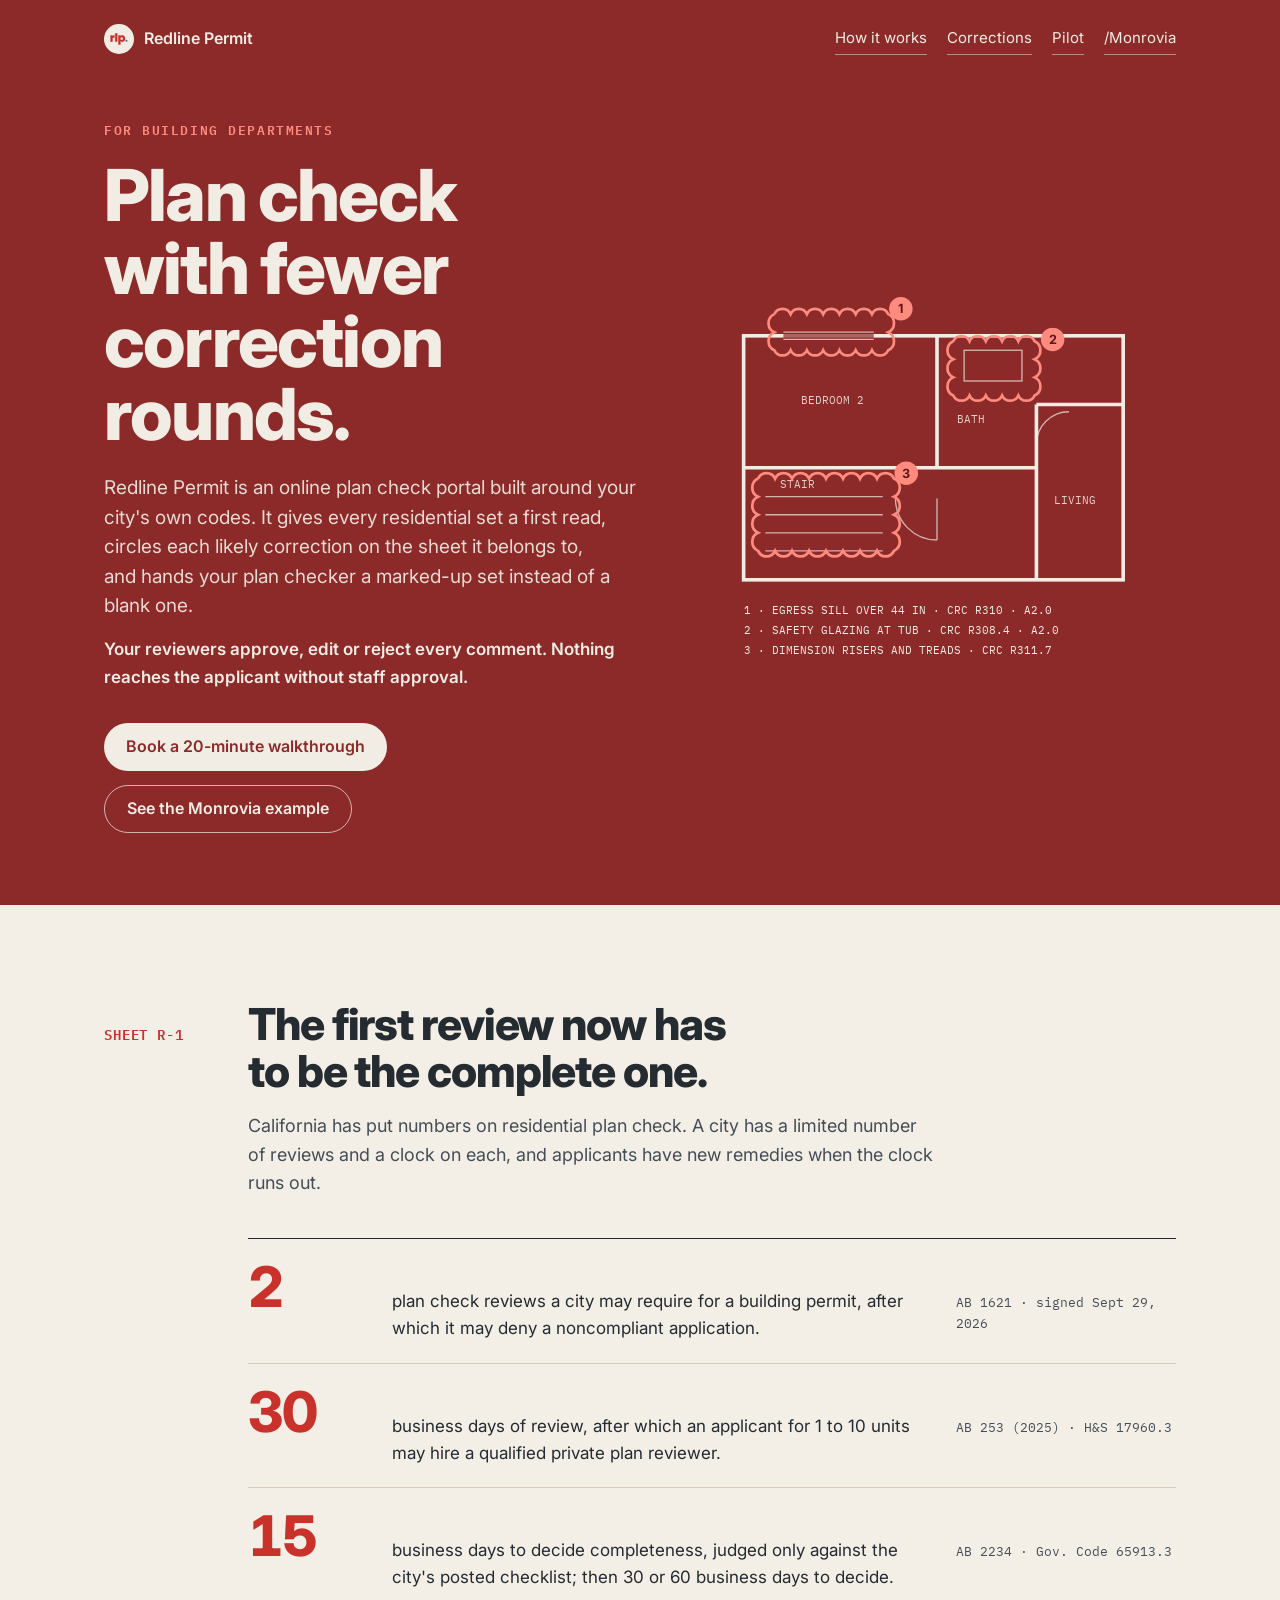
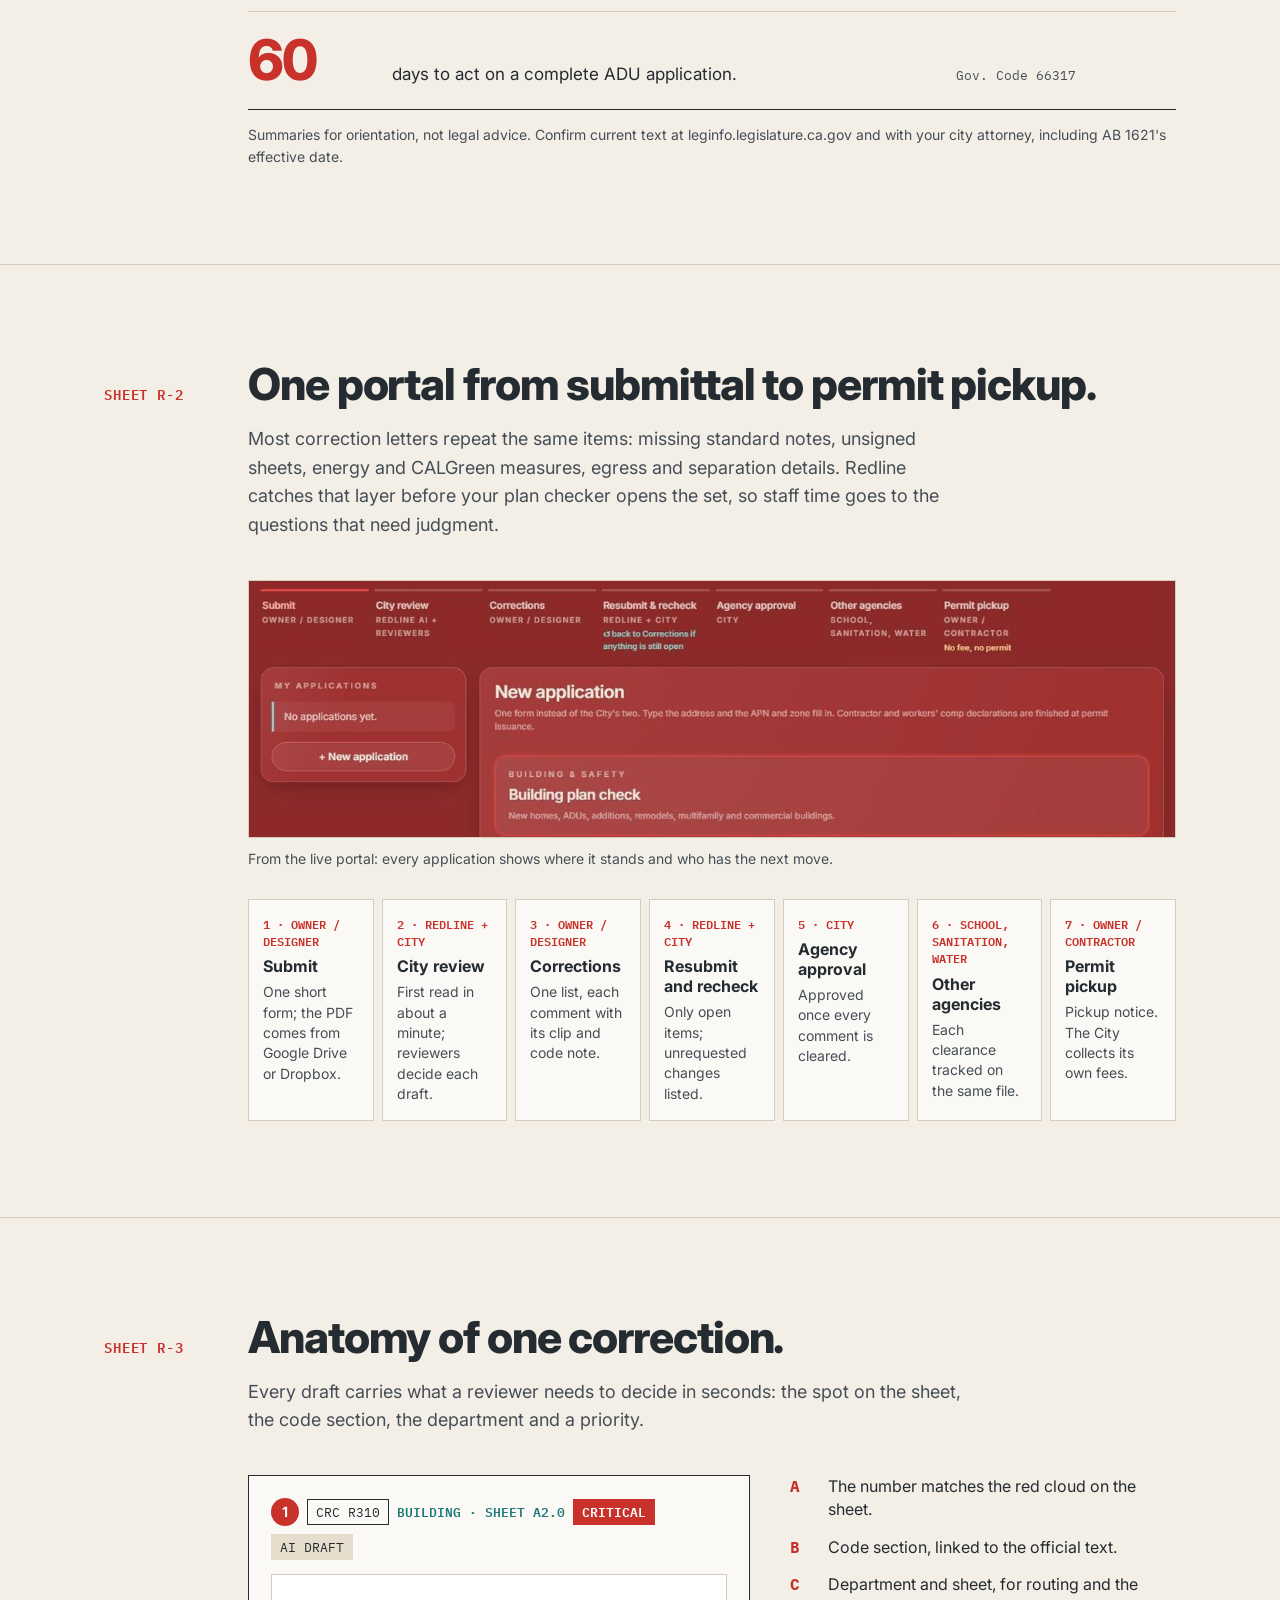
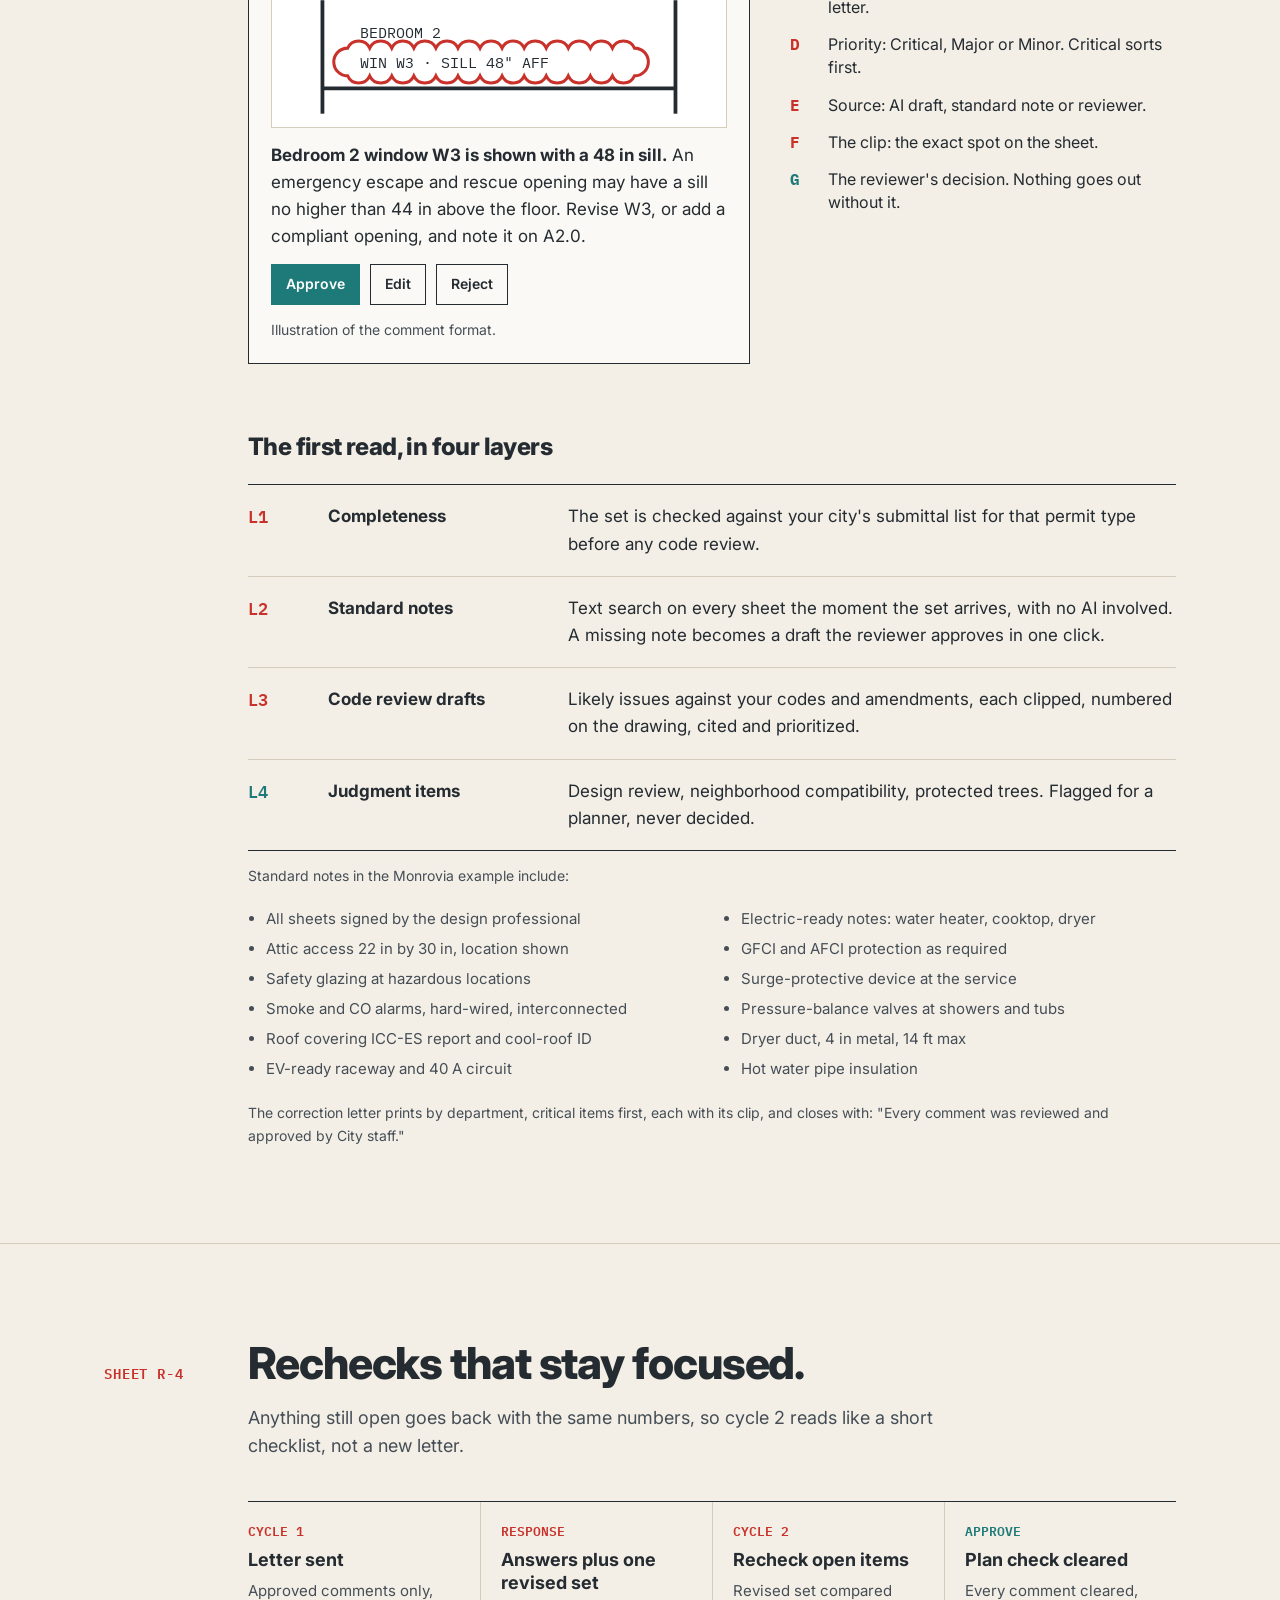
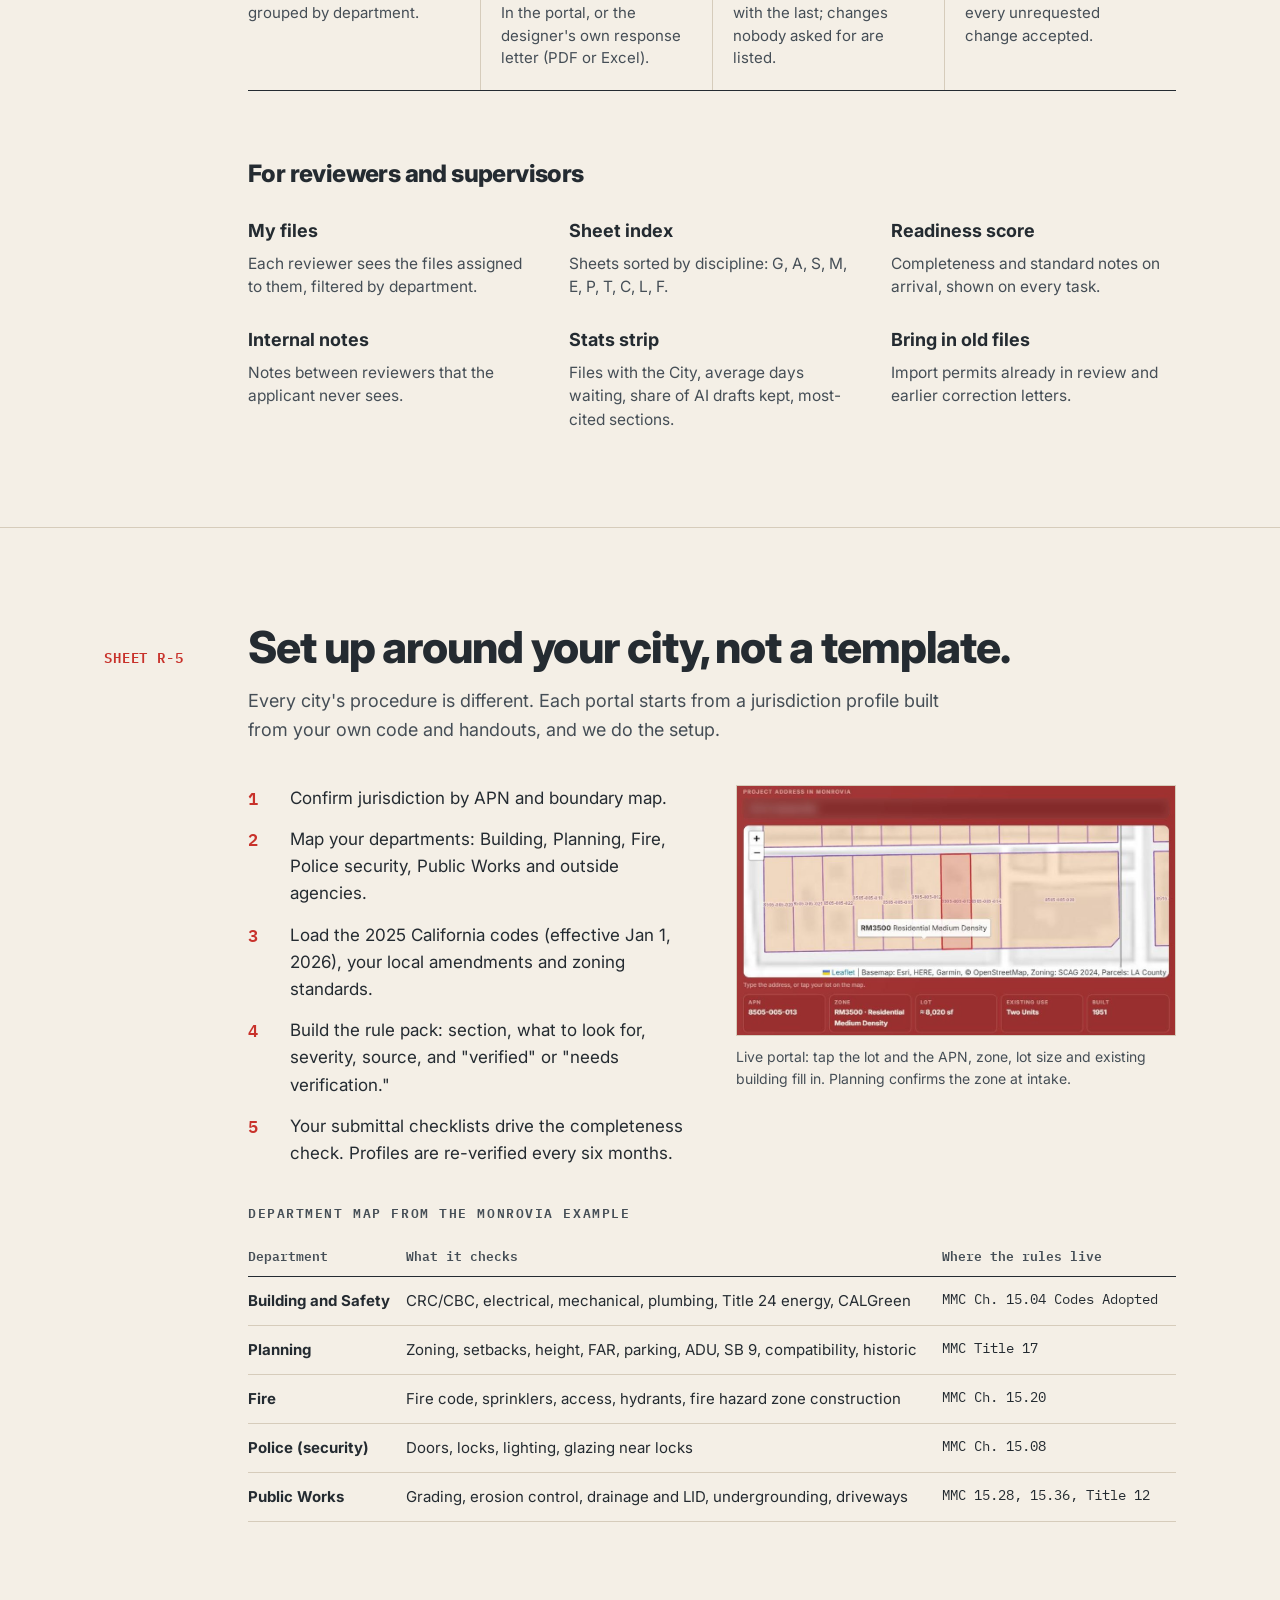
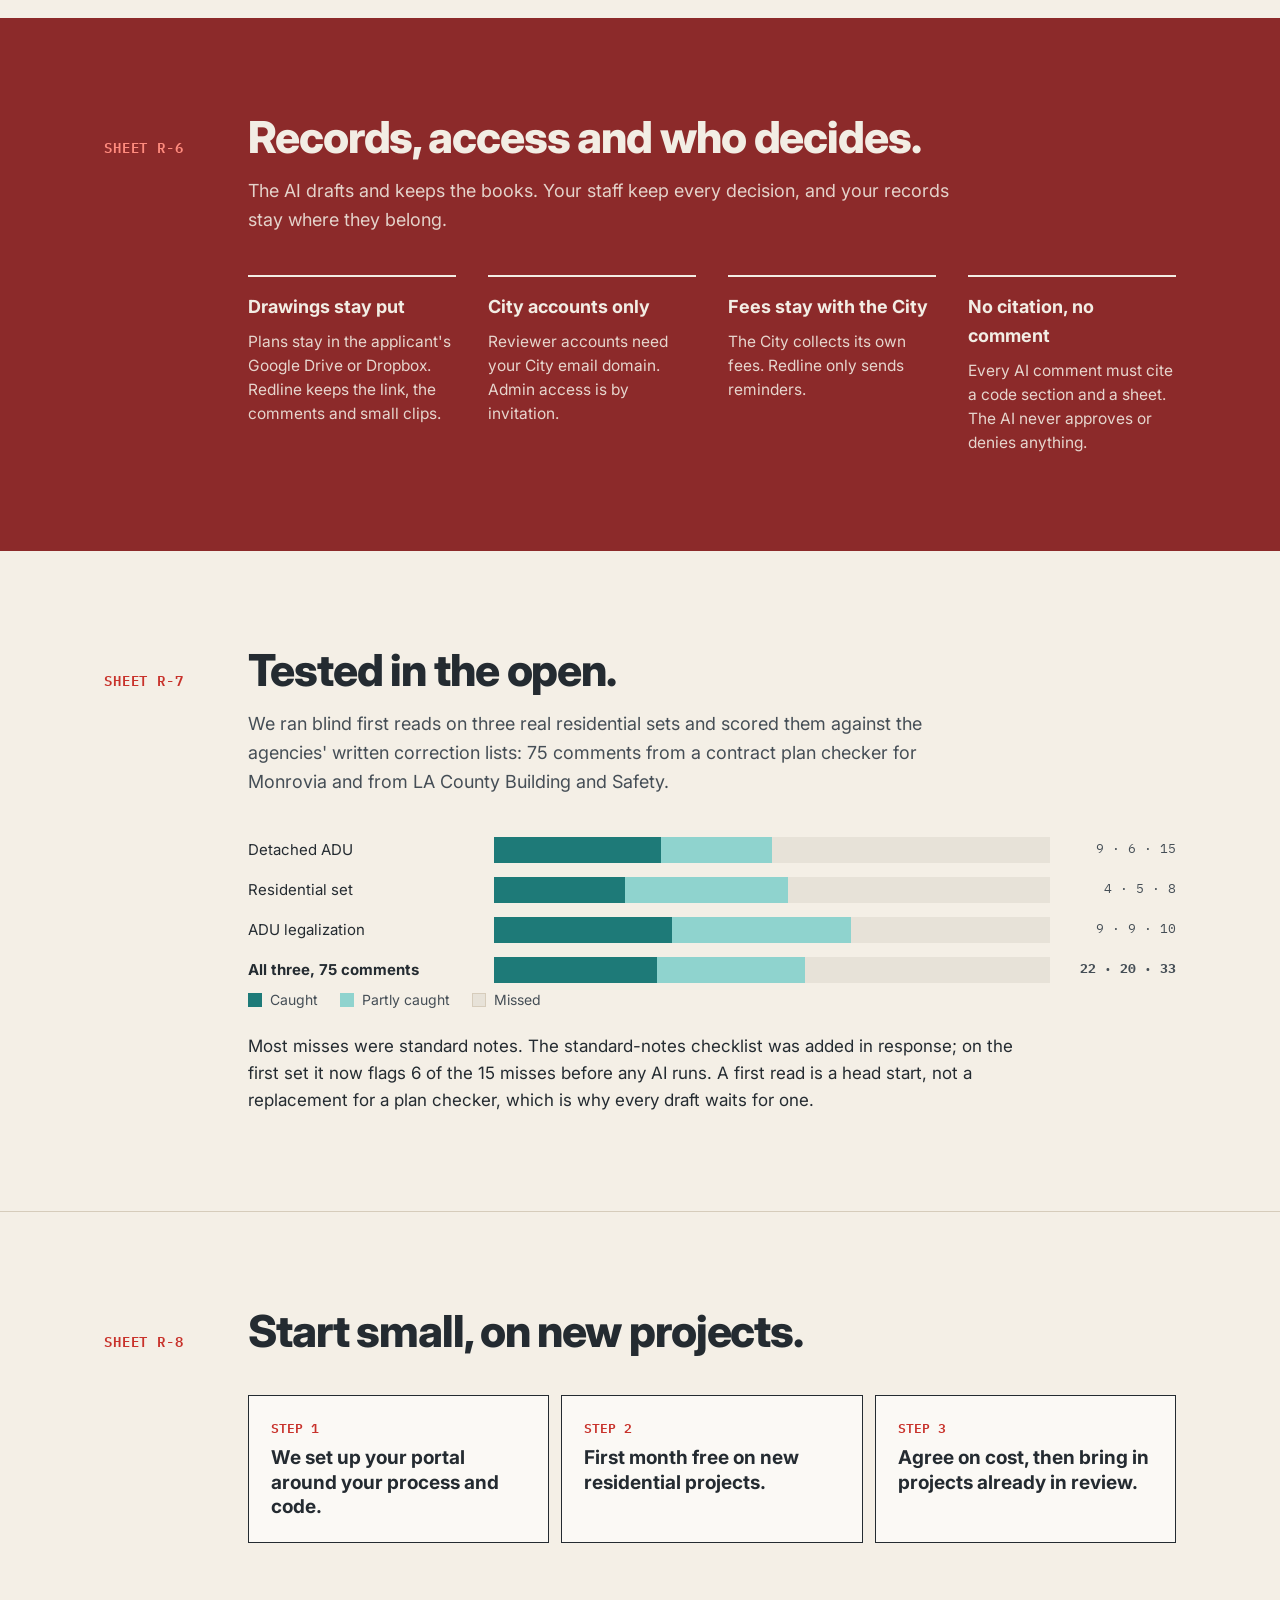
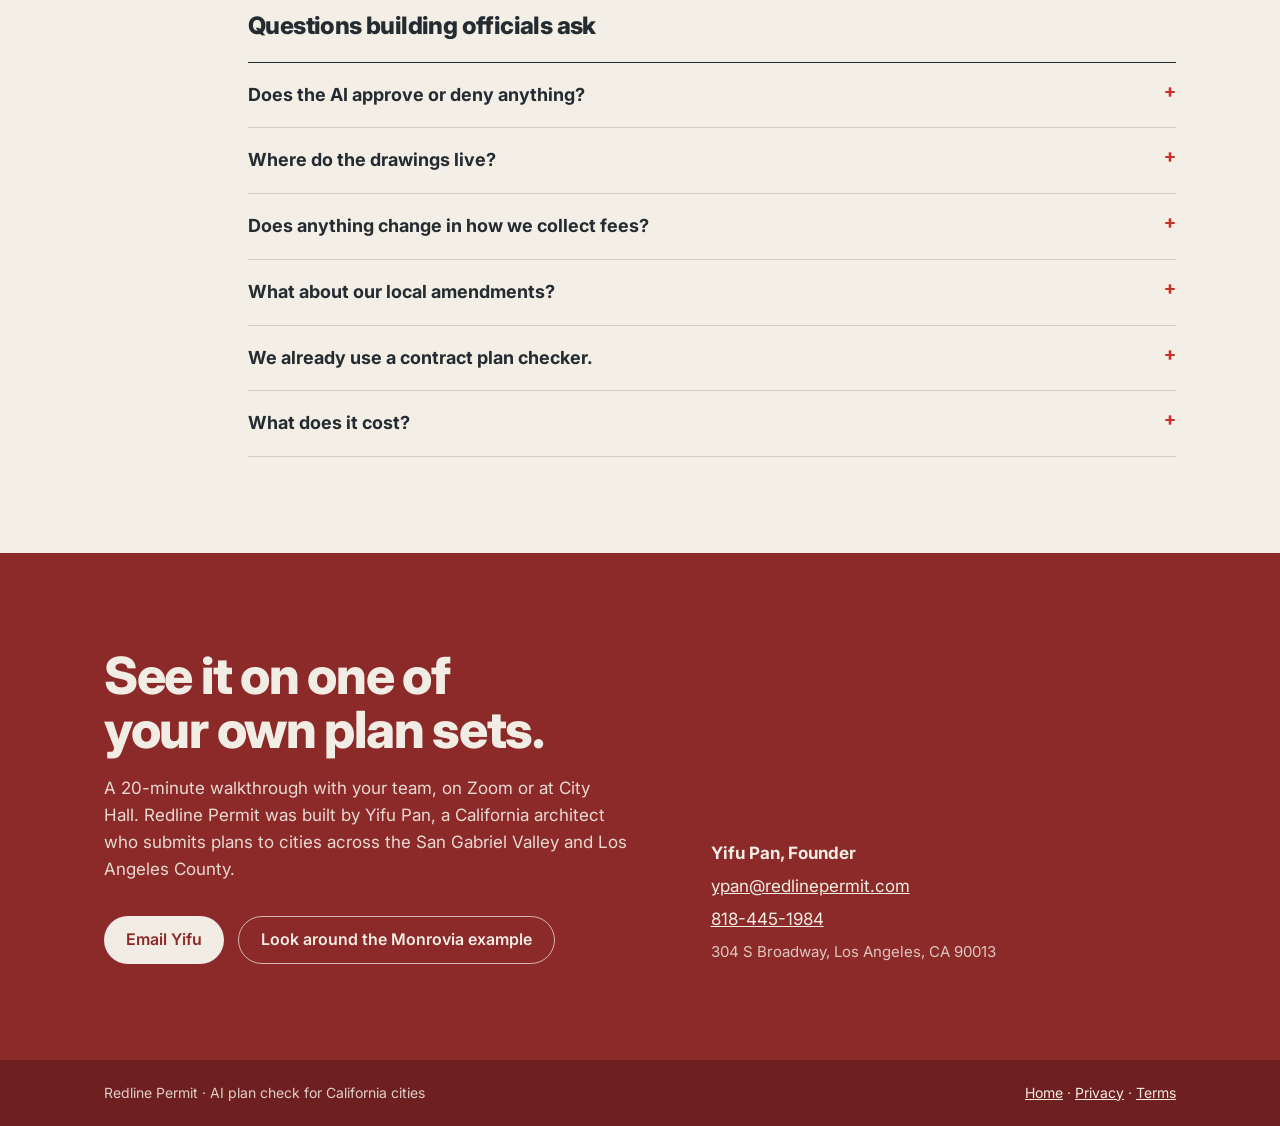
==== departments/index.html @ 483aa975 "Add /departments page for building officials (ICC LA Basin)" ====
<!doctype html>
<html lang="en">
<head>
<meta charset="utf-8">
<meta name="viewport" content="width=device-width, initial-scale=1, viewport-fit=cover">
<title>Redline Permit · For Building Departments</title>
<meta name="claude:viewport-fit-sides" content="cover">
<meta name="description" content="AI first read for city plan check. Every likely correction circled on its sheet with a code citation; reviewers approve, edit or reject each one. Built for California's two-review, 30-business-day rules.">
<link rel="canonical" href="https://redlinepermit.com/departments/">
<meta property="og:type" content="website">
<meta property="og:title" content="Redline Permit for building departments">
<meta property="og:description" content="A first read on every residential set. Every decision stays with your reviewers.">
<meta property="og:url" content="https://redlinepermit.com/departments/">
<meta property="og:image" content="https://redlinepermit.com/departments/portal.jpg">
<meta name="twitter:card" content="summary_large_image">
<link rel="icon" href="/logo.svg">
<link rel="preconnect" href="https://fonts.googleapis.com">
<link rel="preconnect" href="https://fonts.gstatic.com" crossorigin>
<link href="https://fonts.googleapis.com/css2?family=Inter:wght@400;500;600;700;800&family=IBM+Plex+Mono:wght@400;500;600&display=swap" rel="stylesheet">
<script type="application/ld+json">
{"@context":"https://schema.org","@type":"SoftwareApplication","name":"Redline Permit","applicationCategory":"BusinessApplication","applicationSubCategory":"Electronic plan review / AI plan check","operatingSystem":"Web","url":"https://redlinepermit.com/departments/","description":"AI first read for city plan check. Every likely correction is circled on its sheet with a code citation, and reviewers approve, edit or reject each one.","audience":{"@type":"Audience","audienceType":"City building and planning departments"},"publisher":{"@type":"Organization","name":"Redline Permit","url":"https://redlinepermit.com/","email":"ypan@redlinepermit.com"}}
</script>
<style>
/* Layout: a drawing set. Oxblood title sheet, sand "sheets" in between, each section a numbered sheet with a mono sheet label. */
:root{
  --ox:#8C2A2A; --ox-deep:#6E1F20; --sand:#F4EFE6; --paper:#FBF9F5; --hair:#D6CCBB;
  --ink:#242B31; --ink2:#454E56; --red:#C8322B; --red-hi:#FF8B7E; --teal:#1E7A78; --teal-hi:#8FD3CE; --cream:#F2EDE4;
  --f-sans:Inter,"Helvetica Neue",Helvetica,Arial,sans-serif;
  --f-mono:"IBM Plex Mono",ui-monospace,Menlo,Consolas,monospace;
  color-scheme:light;
}
*{box-sizing:border-box}
html{scroll-behavior:smooth}
body{margin:0;background:var(--sand);color:var(--ink);font-family:var(--f-sans);font-size:17px;line-height:1.6;-webkit-font-smoothing:antialiased}
a{color:var(--red)}
a:focus-visible,button:focus-visible,summary:focus-visible{outline:3px solid var(--teal);outline-offset:3px}
img{max-width:100%;height:auto;display:block}
.wrap{max-width:1120px;margin:0 auto;padding-left:max(24px,env(safe-area-inset-left,0px));padding-right:max(24px,env(safe-area-inset-right,0px))}
.mono{font-family:var(--f-mono)}
.label{font-family:var(--f-mono);font-size:13px;letter-spacing:.12em;text-transform:uppercase;font-weight:600}
h1,h2,h3{text-wrap:balance;margin:0;letter-spacing:-.025em}
p{margin:0;text-wrap:pretty}

/* Top bar */
.top{position:absolute;top:0;left:0;right:0;z-index:2;padding-top:calc(22px + env(safe-area-inset-top,0px))}
.top .wrap{display:flex;justify-content:space-between;align-items:center;gap:16px;flex-wrap:wrap}
.brand{display:flex;align-items:center;gap:10px;color:var(--cream);text-decoration:none;font-weight:600;font-size:16px}
.top nav{display:flex;gap:20px;flex-wrap:wrap}
.top nav a{color:var(--cream);text-decoration:none;font-size:15px;border-bottom:1px solid rgba(242,237,228,.5);padding:4px 0}
.top nav a:hover{border-color:var(--cream)}

/* Hero: the title sheet */
.hero{background:var(--ox);color:var(--cream);min-height:min(100vh,940px);display:flex;align-items:center;padding-block:120px 72px;position:relative;overflow:hidden}
.hero .wrap{display:grid;grid-template-columns:minmax(0,1.05fr) minmax(0,.95fr);gap:56px;align-items:center;width:100%}
.hero .label{color:var(--red-hi)}
.hero h1{font-size:clamp(40px,5.6vw,72px);line-height:1.02;font-weight:800;margin-top:18px}
.hero p.lede{font-size:19px;line-height:1.55;color:rgba(242,237,228,.9);margin-top:22px;max-width:34em}
.hero p.rule{font-weight:600;margin-top:16px;font-size:17px}
.cta{display:flex;gap:14px;flex-wrap:wrap;margin-top:32px}
.btn{display:inline-flex;align-items:center;min-height:48px;padding:0 22px;border-radius:999px;font-weight:600;font-size:16px;text-decoration:none}
.btn.solid{background:var(--cream);color:var(--ox)}
.btn.solid:hover{background:#fff}
.btn.line{border:1.5px solid rgba(242,237,228,.7);color:var(--cream)}
.btn.line:hover{border-color:var(--cream)}
.sheet-art{width:100%;max-width:520px;justify-self:end}
.sheet-art .cloud{fill:none;stroke:var(--red-hi);stroke-width:3;stroke-dasharray:900;stroke-dashoffset:0;animation:draw 1.6s ease-out both}
.sheet-art .c2{animation-delay:.5s}.sheet-art .c3{animation-delay:1s}
.sheet-art .tag{animation:pop .5s ease-out both}
.sheet-art .t2{animation-delay:.9s}.sheet-art .t3{animation-delay:1.4s}
@keyframes draw{from{stroke-dashoffset:900}to{stroke-dashoffset:0}}
@keyframes pop{from{opacity:0;transform:translateY(-6px)}to{opacity:1;transform:none}}
@media (prefers-reduced-motion:reduce){.sheet-art .cloud,.sheet-art .tag{animation:none}html{scroll-behavior:auto}}

/* Sheets */
section.sheet{padding-block:96px}
section.sheet + section.sheet{border-top:1px solid var(--hair)}
.sheet-head{display:grid;grid-template-columns:120px minmax(0,1fr);gap:24px;align-items:baseline}
.sheet-no{font-family:var(--f-mono);font-size:14px;font-weight:600;color:var(--red);letter-spacing:.06em}
.sheet-head h2{font-size:clamp(30px,3.6vw,44px);line-height:1.08;font-weight:800}
.sheet-head p{margin-top:16px;color:var(--ink2);max-width:40em;font-size:18px}
.sheet-body{margin-left:144px;margin-top:40px}

/* Law ledger */
.ledger{display:grid;border-top:1.5px solid var(--ink)}
.ledger .row{display:grid;grid-template-columns:120px minmax(0,1fr) 220px;gap:24px;padding:20px 0;border-bottom:1px solid var(--hair);align-items:baseline}
.ledger .row:last-child{border-bottom:1.5px solid var(--ink)}
.big{font-size:56px;font-weight:800;color:var(--red);line-height:1;letter-spacing:-.04em;font-variant-numeric:tabular-nums}
.cite{font-family:var(--f-mono);font-size:13px;color:var(--ink2)}
.fine{font-size:14px;color:var(--ink2);margin-top:14px}

/* Steps */
.steps{display:grid;grid-template-columns:repeat(7,minmax(0,1fr));gap:8px;margin-top:28px}
.step{background:var(--paper);border:1px solid var(--hair);padding:16px 14px;display:flex;flex-direction:column;gap:6px}
.step b{font-size:16px;line-height:1.25}
.step span{font-size:14px;color:var(--ink2);line-height:1.45}
.step .mono{font-size:12px;color:var(--red);font-weight:600}
.shot{border:1px solid var(--hair);background:#fff}
figure{margin:0}
figcaption{font-size:14px;color:var(--ink2);margin-top:10px}

/* Correction anatomy */
.anatomy{display:grid;grid-template-columns:minmax(0,1.3fr) minmax(0,1fr);gap:40px;align-items:start}
.card{background:var(--paper);border:1.5px solid var(--ink);padding:22px;display:flex;flex-direction:column;gap:14px}
.chips{display:flex;flex-wrap:wrap;gap:8px;align-items:center;font-family:var(--f-mono);font-size:12.5px}
.chip{border:1px solid var(--ink);padding:2px 8px}
.chip.crit{background:var(--red);border-color:var(--red);color:#fff;font-weight:600}
.chip.ai{background:#E6DDCD;border-color:#E6DDCD}
.num{width:28px;height:28px;border-radius:50%;background:var(--red);color:#fff;font-family:var(--f-sans);font-weight:700;font-size:14px;display:inline-flex;align-items:center;justify-content:center}
.card .actions{display:flex;gap:10px;flex-wrap:wrap}
.card .actions span{font-weight:600;font-size:14px;padding:8px 14px;border:1.5px solid var(--ink)}
.card .actions span.ok{background:var(--teal);border-color:var(--teal);color:#fff}
.keys{list-style:none;margin:0;padding:0;display:flex;flex-direction:column;gap:14px;font-size:16px;line-height:1.45}
.keys li{display:grid;grid-template-columns:28px minmax(0,1fr);gap:10px}
.keys b.k{font-family:var(--f-mono);color:var(--red)}
.keys b.k.g{color:var(--teal)}

/* Layers */
.layers{display:grid;border-top:1.5px solid var(--ink)}
.layers .row{display:grid;grid-template-columns:60px 220px minmax(0,1fr);gap:20px;padding:18px 0;border-bottom:1px solid var(--hair)}
.layers .row:last-child{border-bottom:1.5px solid var(--ink)}
.layers .mono{color:var(--red);font-weight:600}
.notes{columns:2;column-gap:40px;margin-top:20px;font-size:15px;color:var(--ink2);padding-left:18px}
.notes li{break-inside:avoid;margin-bottom:6px}

/* Recheck */
.cycle{display:grid;grid-template-columns:repeat(auto-fit,minmax(min(200px,100%),1fr));border-top:1.5px solid var(--ink);border-bottom:1.5px solid var(--ink)}
.cycle > div{padding:20px 20px 20px 0;display:flex;flex-direction:column;gap:8px}
.cycle > div + div{padding-left:20px;border-left:1px solid var(--hair)}
.cycle .mono{font-size:12.5px;font-weight:600;color:var(--red)}
.cycle .mono.g{color:var(--teal)}
.cycle b{font-size:18px;line-height:1.25}
.cycle span{font-size:15px;color:var(--ink2);line-height:1.5}

/* Tools grid */
.tools{display:grid;grid-template-columns:repeat(auto-fit,minmax(min(260px,100%),1fr));gap:28px 36px}
.tools div{display:flex;flex-direction:column;gap:6px}
.tools b{font-size:18px}
.tools span{color:var(--ink2);font-size:15.5px;line-height:1.5}

/* Setup */
.setup{display:grid;grid-template-columns:minmax(0,1fr) minmax(0,1fr);gap:48px;align-items:start}
.olist{list-style:none;margin:0;padding:0;display:flex;flex-direction:column;gap:14px;counter-reset:s}
.olist li{display:grid;grid-template-columns:32px minmax(0,1fr);gap:10px;counter-increment:s}
.olist li::before{content:counter(s);font-family:var(--f-mono);font-weight:600;color:var(--red)}
.tbl{overflow-x:auto;margin-top:36px}
table{border-collapse:collapse;width:100%;min-width:620px;font-size:15px}
th{font-family:var(--f-mono);font-size:12.5px;font-weight:600;color:var(--ink2);text-align:left;padding:10px 12px 10px 0;border-bottom:1.5px solid var(--ink)}
td{padding:12px 12px 12px 0;border-bottom:1px solid var(--hair);vertical-align:top}
td:first-child{font-weight:700}
td.mono{font-size:13.5px}

/* Records band */
.band{background:var(--ox);color:var(--cream)}
.band .sheet-no{color:var(--red-hi)}
.band .sheet-head p{color:rgba(242,237,228,.86)}
.band section.sheet{border:0}
.pillars{display:grid;grid-template-columns:repeat(4,minmax(0,1fr));gap:32px}
.pillars div{border-top:2px solid var(--cream);padding-top:16px;display:flex;flex-direction:column;gap:8px}
.pillars b{font-size:18px}
.pillars span{color:rgba(242,237,228,.88);font-size:15.5px;line-height:1.55}

/* Test results */
.bars{display:flex;flex-direction:column;gap:14px}
.bar{display:grid;grid-template-columns:230px minmax(0,1fr) 110px;gap:16px;align-items:center;font-size:15px}
.bar .track{display:flex;height:26px;background:#E7E2D8}
.bar .a{background:var(--teal)}.bar .p{background:var(--teal-hi)}
.bar .n{white-space:nowrap;font-family:var(--f-mono);font-size:13px;color:var(--ink2);text-align:right;font-variant-numeric:tabular-nums}
.bar.total{font-weight:700}
.legend{display:flex;gap:22px;flex-wrap:wrap;font-size:14px;color:var(--ink2);margin-top:6px}
.legend span{display:inline-flex;gap:8px;align-items:center}
.legend i{width:14px;height:14px;display:inline-block}

/* Pilot */
.pilot{display:grid;grid-template-columns:repeat(auto-fit,minmax(min(240px,100%),1fr));gap:12px}
.pilot div{background:var(--paper);border:1.5px solid var(--ink);padding:22px;display:flex;flex-direction:column;gap:8px}
.pilot .mono{color:var(--red);font-size:12.5px;font-weight:600}
.pilot b{font-size:19px;line-height:1.3}

/* FAQ */
details{border-bottom:1px solid var(--hair);padding:18px 0}
details:first-of-type{border-top:1.5px solid var(--ink)}
summary{cursor:pointer;font-weight:700;font-size:18px;list-style:none;display:flex;justify-content:space-between;gap:16px}
summary::-webkit-details-marker{display:none}
summary::after{content:"+";font-family:var(--f-mono);color:var(--red);font-size:20px;line-height:1}
details[open] summary::after{content:"\2212"}
details p{margin-top:10px;color:var(--ink2);max-width:46em}

/* Contact */
.contact{background:var(--ox);color:var(--cream);padding-block:96px}
.contact h2{font-size:clamp(32px,4vw,52px);font-weight:800;line-height:1.05}
.contact .grid{display:grid;grid-template-columns:minmax(0,1.2fr) minmax(0,1fr);gap:48px;align-items:end}
.contact p{color:rgba(242,237,228,.9);margin-top:18px;max-width:34em}
.card-contact{display:flex;flex-direction:column;gap:6px;font-size:17px}
.card-contact a{color:var(--cream)}
.card-contact .addr{color:rgba(242,237,228,.8);font-size:15px}
footer{background:var(--ox-deep);color:rgba(242,237,228,.85);font-size:14px;padding-block:22px calc(22px + env(safe-area-inset-bottom,0px))}
footer .wrap{display:flex;justify-content:space-between;gap:16px;flex-wrap:wrap}
footer a{color:var(--cream)}

@media (max-width:900px){
  .hero .wrap,.anatomy,.setup,.contact .grid{grid-template-columns:minmax(0,1fr)}
  .sheet-art{justify-self:start;max-width:440px}
  .sheet-head{grid-template-columns:minmax(0,1fr);gap:10px}
  .sheet-body{margin-left:0}
  .ledger .row{grid-template-columns:90px minmax(0,1fr)}
  .ledger .row .cite{grid-column:2}
  .layers .row{grid-template-columns:44px minmax(0,1fr)}
  .layers .row > :last-child{grid-column:2}
  .notes{columns:1}
  .bar{grid-template-columns:minmax(0,1fr) 110px}
  .steps{grid-template-columns:repeat(2,minmax(0,1fr))}
  .pillars{grid-template-columns:repeat(2,minmax(0,1fr))}
  .bar .track{grid-column:1 / -1;grid-row:2}
  .cycle > div + div{padding-left:0;border-left:0;border-top:1px solid var(--hair)}
}
@media (max-width:520px){
  body{font-size:16px}
  .hero{padding-block:150px 56px}
  .pillars{grid-template-columns:minmax(0,1fr)}
  .big{font-size:44px}
  section.sheet{padding-block:68px}
}
</style>
</head>
<body>

<header class="top">
<div class="wrap">
<a class="brand" href="/" aria-label="Redline Permit home">
<svg width="30" height="30" viewBox="0 0 1080 1080" aria-hidden="true"><circle cx="540" cy="540" r="540" fill="#F2EDE4"/><g fill="#C8322B" stroke="#C8322B" stroke-width="32" stroke-linejoin="round"><path transform="translate(211.2,634.8) scale(0.4,-0.4)" d="M408 564V383H361Q297 383 265.0 355.5Q233 328 233 259V0H62V558H233V465Q263 511 308.0 537.5Q353 564 408 564Z"/><path transform="translate(380.0,634.8) scale(0.4,-0.4)" d="M233 740V0H62V740Z"/><path transform="translate(495.6,634.8) scale(0.4,-0.4)" d="M405 566Q474 566 530.0 531.0Q586 496 618.5 431.0Q651 366 651 280Q651 194 618.5 128.5Q586 63 530.0 27.5Q474 -8 405 -8Q347 -8 302.5 16.0Q258 40 233 78V-266H62V558H233V479Q258 518 302.0 542.0Q346 566 405 566ZM354 417Q303 417 267.5 380.0Q232 343 232 279Q232 215 267.5 178.0Q303 141 354 141Q405 141 441.0 178.5Q477 216 477 280Q477 344 441.5 380.5Q406 417 354 417Z"/></g><circle cx="808" cy="598.8" r="36" fill="#1E7A78"/></svg>
Redline Permit</a>
<nav aria-label="Page">
<a href="#how">How it works</a>
<a href="#corrections">Corrections</a>
<a href="#pilot">Pilot</a>
<a href="/monrovia/">/Monrovia</a>
</nav>
</div>
</header>

<main>
<section class="hero">
<div class="wrap">
<div>
<div class="label">For building departments</div>
<h1>Plan check with fewer correction rounds.</h1>
<p class="lede">Redline Permit is an online plan check portal built around your city's own codes. It gives every residential set a first read, circles each likely correction on the sheet it belongs to, and hands your plan checker a marked-up set instead of a blank one.</p>
<p class="rule">Your reviewers approve, edit or reject every comment. Nothing reaches the applicant without staff approval.</p>
<div class="cta">
<a class="btn solid" href="mailto:ypan@redlinepermit.com?subject=Redline%20Permit%20walkthrough">Book a 20-minute walkthrough</a>
<a class="btn line" href="/monrovia/">See the Monrovia example</a>
</div>
</div>
<svg class="sheet-art" viewBox="0 0 534 420" role="img" aria-label="A floor plan sheet with three red revision clouds, numbered 1 to 3, and their code citations">
<g fill="none" stroke="#F2EDE4" stroke-width="4">
<rect x="56" y="54" width="420" height="270"/><line x1="270" y1="54" x2="270" y2="200"/><line x1="56" y1="200" x2="380" y2="200"/><line x1="380" y1="130" x2="380" y2="324"/><line x1="380" y1="130" x2="476" y2="130"/>
</g>
<g fill="none" stroke="#F2EDE4" stroke-width="1.5" opacity=".7">
<line x1="100" y1="54" x2="200" y2="54" stroke="#8C2A2A" stroke-width="8"/><line x1="100" y1="50" x2="200" y2="50"/><line x1="100" y1="58" x2="200" y2="58"/>
<path d="M270 280 a46 46 0 0 1 -46 -46"/><line x1="270" y1="280" x2="270" y2="234"/><path d="M380 174 a36 36 0 0 1 36 -36"/>
<line x1="80" y1="232" x2="210" y2="232"/><line x1="80" y1="252" x2="210" y2="252"/><line x1="80" y1="272" x2="210" y2="272"/><line x1="80" y1="292" x2="210" y2="292"/>
<rect x="300" y="70" width="64" height="34"/>
</g>
<g font-family="IBM Plex Mono, monospace" font-size="12" fill="#F2EDE4" opacity=".85"><text x="120" y="130">BEDROOM 2</text><text x="292" y="150">BATH</text><text x="400" y="240">LIVING</text><text x="96" y="222">STAIR</text></g>
<path class="cloud" d="M90 30 a9.9 9.9 0 0 1 18 0 a9.9 9.9 0 0 1 18 0 a9.9 9.9 0 0 1 18 0 a9.9 9.9 0 0 1 18 0 a9.9 9.9 0 0 1 18 0 a9.9 9.9 0 0 1 18 0 a9.9 9.9 0 0 1 18 0 a11 11 0 0 1 0 20 a11 11 0 0 1 0 20 a9.9 9.9 0 0 1 -18 0 a9.9 9.9 0 0 1 -18 0 a9.9 9.9 0 0 1 -18 0 a9.9 9.9 0 0 1 -18 0 a9.9 9.9 0 0 1 -18 0 a9.9 9.9 0 0 1 -18 0 a9.9 9.9 0 0 1 -18 0 a11 11 0 0 1 0 -20 a11 11 0 0 1 0 -20 Z"/>
<path class="cloud c2" d="M288 60 a9.9 9.9 0 0 1 18 0 a9.9 9.9 0 0 1 18 0 a9.9 9.9 0 0 1 18 0 a9.9 9.9 0 0 1 18 0 a9.9 9.9 0 0 1 18 0 a11 11 0 0 1 0 20 a11 11 0 0 1 0 20 a11 11 0 0 1 0 20 a9.9 9.9 0 0 1 -18 0 a9.9 9.9 0 0 1 -18 0 a9.9 9.9 0 0 1 -18 0 a9.9 9.9 0 0 1 -18 0 a9.9 9.9 0 0 1 -18 0 a11 11 0 0 1 0 -20 a11 11 0 0 1 0 -20 a11 11 0 0 1 0 -20 Z"/>
<path class="cloud c3" d="M72 212 a10.3 10.3 0 0 1 18.8 0 a10.3 10.3 0 0 1 18.8 0 a10.3 10.3 0 0 1 18.8 0 a10.3 10.3 0 0 1 18.8 0 a10.3 10.3 0 0 1 18.8 0 a10.3 10.3 0 0 1 18.8 0 a10.3 10.3 0 0 1 18.8 0 a10.3 10.3 0 0 1 18.8 0 a11 11 0 0 1 0 20 a11 11 0 0 1 0 20 a11 11 0 0 1 0 20 a11 11 0 0 1 0 20 a10.3 10.3 0 0 1 -18.8 0 a10.3 10.3 0 0 1 -18.8 0 a10.3 10.3 0 0 1 -18.8 0 a10.3 10.3 0 0 1 -18.8 0 a10.3 10.3 0 0 1 -18.8 0 a10.3 10.3 0 0 1 -18.8 0 a10.3 10.3 0 0 1 -18.8 0 a10.3 10.3 0 0 1 -18.8 0 a11 11 0 0 1 0 -20 a11 11 0 0 1 0 -20 a11 11 0 0 1 0 -20 a11 11 0 0 1 0 -20 Z"/>
<g font-family="Inter, sans-serif" font-size="14" font-weight="700" text-anchor="middle">
<g class="tag"><circle cx="230" cy="24" r="13" fill="#FF8B7E"/><text x="230" y="29" fill="#5A1616">1</text></g>
<g class="tag t2"><circle cx="398" cy="58" r="13" fill="#FF8B7E"/><text x="398" y="63" fill="#5A1616">2</text></g>
<g class="tag t3"><circle cx="236" cy="206" r="13" fill="#FF8B7E"/><text x="236" y="211" fill="#5A1616">3</text></g>
</g>
<g font-family="IBM Plex Mono, monospace" font-size="12.5" fill="#F2EDE4">
<text x="56" y="362">1 · EGRESS SILL OVER 44 IN · CRC R310 · A2.0</text>
<text x="56" y="384">2 · SAFETY GLAZING AT TUB · CRC R308.4 · A2.0</text>
<text x="56" y="406">3 · DIMENSION RISERS AND TREADS · CRC R311.7</text>
</g>
</svg>
</div>
</section>

<section class="sheet" aria-labelledby="why">
<div class="wrap">
<div class="sheet-head"><div class="sheet-no">SHEET R-1</div><div><h2 id="why">The first review now has to be the complete one.</h2><p>California has put numbers on residential plan check. A city has a limited number of reviews and a clock on each, and applicants have new remedies when the clock runs out.</p></div></div>
<div class="sheet-body">
<div class="ledger">
<div class="row"><div class="big">2</div><div>plan check reviews a city may require for a building permit, after which it may deny a noncompliant application.</div><div class="cite">AB 1621 · signed Sept 29, 2026</div></div>
<div class="row"><div class="big">30</div><div>business days of review, after which an applicant for 1 to 10 units may hire a qualified private plan reviewer.</div><div class="cite">AB 253 (2025) · H&amp;S 17960.3</div></div>
<div class="row"><div class="big">15</div><div>business days to decide completeness, judged only against the city's posted checklist; then 30 or 60 business days to decide.</div><div class="cite">AB 2234 · Gov. Code 65913.3</div></div>
<div class="row"><div class="big">60</div><div>days to act on a complete ADU application.</div><div class="cite">Gov. Code 66317</div></div>
</div>
<p class="fine">Summaries for orientation, not legal advice. Confirm current text at leginfo.legislature.ca.gov and with your city attorney, including AB 1621's effective date.</p>
</div>
</div>
</section>

<section class="sheet" id="how" aria-labelledby="how-h">
<div class="wrap">
<div class="sheet-head"><div class="sheet-no">SHEET R-2</div><div><h2 id="how-h">One portal from submittal to permit pickup.</h2><p>Most correction letters repeat the same items: missing standard notes, unsigned sheets, energy and CALGreen measures, egress and separation details. Redline catches that layer before your plan checker opens the set, so staff time goes to the questions that need judgment.</p></div></div>
<div class="sheet-body">
<figure><img class="shot" src="process.jpg" alt="The live Redline portal showing the seven steps from Submit to Permit pickup" width="1200" height="332"><figcaption>From the live portal: every application shows where it stands and who has the next move.</figcaption></figure>
<div class="steps">
<div class="step"><span class="mono">1 · OWNER / DESIGNER</span><b>Submit</b><span>One short form; the PDF comes from Google Drive or Dropbox.</span></div>
<div class="step"><span class="mono">2 · REDLINE + CITY</span><b>City review</b><span>First read in about a minute; reviewers decide each draft.</span></div>
<div class="step"><span class="mono">3 · OWNER / DESIGNER</span><b>Corrections</b><span>One list, each comment with its clip and code note.</span></div>
<div class="step"><span class="mono">4 · REDLINE + CITY</span><b>Resubmit and recheck</b><span>Only open items; unrequested changes listed.</span></div>
<div class="step"><span class="mono">5 · CITY</span><b>Agency approval</b><span>Approved once every comment is cleared.</span></div>
<div class="step"><span class="mono">6 · SCHOOL, SANITATION, WATER</span><b>Other agencies</b><span>Each clearance tracked on the same file.</span></div>
<div class="step"><span class="mono">7 · OWNER / CONTRACTOR</span><b>Permit pickup</b><span>Pickup notice. The City collects its own fees.</span></div>
</div>
</div>
</div>
</section>

<section class="sheet" id="corrections" aria-labelledby="corr-h">
<div class="wrap">
<div class="sheet-head"><div class="sheet-no">SHEET R-3</div><div><h2 id="corr-h">Anatomy of one correction.</h2><p>Every draft carries what a reviewer needs to decide in seconds: the spot on the sheet, the code section, the department and a priority.</p></div></div>
<div class="sheet-body">
<div class="anatomy">
<div class="card">
<div class="chips"><span class="num">1</span><span class="chip">CRC R310</span><span style="color:var(--teal);font-weight:600">BUILDING · SHEET A2.0</span><span class="chip crit">CRITICAL</span><span class="chip ai">AI DRAFT</span></div>
<svg viewBox="0 0 360 120" role="img" aria-label="Clip of the sheet: bedroom window with a red revision cloud" style="background:#fff;border:1px solid var(--hair);width:100%;height:auto">
<g fill="none" stroke="#242B31" stroke-width="3"><line x1="40" y1="20" x2="40" y2="110"/><line x1="320" y1="20" x2="320" y2="110"/><line x1="40" y1="90" x2="320" y2="90"/></g>
<g font-family="IBM Plex Mono, monospace" font-size="12" fill="#242B31"><text x="70" y="50">BEDROOM 2</text><text x="70" y="74">WIN W3 · SILL 48" AFF</text></g>
<path d="M60 58 a9.6 9.6 0 0 1 17.5 0 a9.6 9.6 0 0 1 17.5 0 a9.6 9.6 0 0 1 17.5 0 a9.6 9.6 0 0 1 17.5 0 a9.6 9.6 0 0 1 17.5 0 a9.6 9.6 0 0 1 17.5 0 a9.6 9.6 0 0 1 17.5 0 a9.6 9.6 0 0 1 17.5 0 a9.6 9.6 0 0 1 17.5 0 a9.6 9.6 0 0 1 17.5 0 a9.6 9.6 0 0 1 17.5 0 a9.6 9.6 0 0 1 17.5 0 a9.6 9.6 0 0 1 17.5 0 a11 11 0 0 1 0 22 a9.6 9.6 0 0 1 -17.5 0 a9.6 9.6 0 0 1 -17.5 0 a9.6 9.6 0 0 1 -17.5 0 a9.6 9.6 0 0 1 -17.5 0 a9.6 9.6 0 0 1 -17.5 0 a9.6 9.6 0 0 1 -17.5 0 a9.6 9.6 0 0 1 -17.5 0 a9.6 9.6 0 0 1 -17.5 0 a9.6 9.6 0 0 1 -17.5 0 a9.6 9.6 0 0 1 -17.5 0 a9.6 9.6 0 0 1 -17.5 0 a9.6 9.6 0 0 1 -17.5 0 a9.6 9.6 0 0 1 -17.5 0 a11 11 0 0 1 0 -22 Z" fill="none" stroke="#C8322B" stroke-width="2.4"/>
</svg>
<p><b>Bedroom 2 window W3 is shown with a 48 in sill.</b> An emergency escape and rescue opening may have a sill no higher than 44 in above the floor. Revise W3, or add a compliant opening, and note it on A2.0.</p>
<div class="actions" aria-label="Reviewer decision"><span class="ok">Approve</span><span>Edit</span><span>Reject</span></div>
<p class="fine" style="margin-top:0">Illustration of the comment format.</p>
</div>
<ul class="keys">
<li><b class="k">A</b><span>The number matches the red cloud on the sheet.</span></li>
<li><b class="k">B</b><span>Code section, linked to the official text.</span></li>
<li><b class="k">C</b><span>Department and sheet, for routing and the letter.</span></li>
<li><b class="k">D</b><span>Priority: Critical, Major or Minor. Critical sorts first.</span></li>
<li><b class="k">E</b><span>Source: AI draft, standard note or reviewer.</span></li>
<li><b class="k">F</b><span>The clip: the exact spot on the sheet.</span></li>
<li><b class="k g">G</b><span>The reviewer's decision. Nothing goes out without it.</span></li>
</ul>
</div>

<h3 style="font-size:24px;font-weight:800;margin-top:64px">The first read, in four layers</h3>
<div class="layers" style="margin-top:18px">
<div class="row"><div class="mono">L1</div><b>Completeness</b><div>The set is checked against your city's submittal list for that permit type before any code review.</div></div>
<div class="row"><div class="mono">L2</div><b>Standard notes</b><div>Text search on every sheet the moment the set arrives, with no AI involved. A missing note becomes a draft the reviewer approves in one click.</div></div>
<div class="row"><div class="mono">L3</div><b>Code review drafts</b><div>Likely issues against your codes and amendments, each clipped, numbered on the drawing, cited and prioritized.</div></div>
<div class="row"><div class="mono" style="color:var(--teal)">L4</div><b>Judgment items</b><div>Design review, neighborhood compatibility, protected trees. Flagged for a planner, never decided.</div></div>
</div>
<p class="fine">Standard notes in the Monrovia example include:</p>
<ul class="notes">
<li>All sheets signed by the design professional</li><li>Attic access 22 in by 30 in, location shown</li><li>Safety glazing at hazardous locations</li><li>Smoke and CO alarms, hard-wired, interconnected</li><li>Roof covering ICC-ES report and cool-roof ID</li><li>EV-ready raceway and 40 A circuit</li><li>Electric-ready notes: water heater, cooktop, dryer</li><li>GFCI and AFCI protection as required</li><li>Surge-protective device at the service</li><li>Pressure-balance valves at showers and tubs</li><li>Dryer duct, 4 in metal, 14 ft max</li><li>Hot water pipe insulation</li>
</ul>
<p class="fine">The correction letter prints by department, critical items first, each with its clip, and closes with: "Every comment was reviewed and approved by City staff."</p>
</div>
</div>
</section>

<section class="sheet" aria-labelledby="re-h">
<div class="wrap">
<div class="sheet-head"><div class="sheet-no">SHEET R-4</div><div><h2 id="re-h">Rechecks that stay focused.</h2><p>Anything still open goes back with the same numbers, so cycle 2 reads like a short checklist, not a new letter.</p></div></div>
<div class="sheet-body">
<div class="cycle">
<div><span class="mono">CYCLE 1</span><b>Letter sent</b><span>Approved comments only, grouped by department.</span></div>
<div><span class="mono">RESPONSE</span><b>Answers plus one revised set</b><span>In the portal, or the designer's own response letter (PDF or Excel).</span></div>
<div><span class="mono">CYCLE 2</span><b>Recheck open items</b><span>Revised set compared with the last; changes nobody asked for are listed.</span></div>
<div><span class="mono g">APPROVE</span><b>Plan check cleared</b><span>Every comment cleared, every unrequested change accepted.</span></div>
</div>
<h3 style="font-size:24px;font-weight:800;margin-top:64px;margin-bottom:24px">For reviewers and supervisors</h3>
<div class="tools">
<div><b>My files</b><span>Each reviewer sees the files assigned to them, filtered by department.</span></div>
<div><b>Sheet index</b><span>Sheets sorted by discipline: G, A, S, M, E, P, T, C, L, F.</span></div>
<div><b>Readiness score</b><span>Completeness and standard notes on arrival, shown on every task.</span></div>
<div><b>Internal notes</b><span>Notes between reviewers that the applicant never sees.</span></div>
<div><b>Stats strip</b><span>Files with the City, average days waiting, share of AI drafts kept, most-cited sections.</span></div>
<div><b>Bring in old files</b><span>Import permits already in review and earlier correction letters.</span></div>
</div>
</div>
</div>
</section>

<section class="sheet" aria-labelledby="set-h">
<div class="wrap">
<div class="sheet-head"><div class="sheet-no">SHEET R-5</div><div><h2 id="set-h">Set up around your city, not a template.</h2><p>Every city's procedure is different. Each portal starts from a jurisdiction profile built from your own code and handouts, and we do the setup.</p></div></div>
<div class="sheet-body">
<div class="setup">
<ol class="olist">
<li><span>Confirm jurisdiction by APN and boundary map.</span></li>
<li><span>Map your departments: Building, Planning, Fire, Police security, Public Works and outside agencies.</span></li>
<li><span>Load the 2025 California codes (effective Jan 1, 2026), your local amendments and zoning standards.</span></li>
<li><span>Build the rule pack: section, what to look for, severity, source, and "verified" or "needs verification."</span></li>
<li><span>Your submittal checklists drive the completeness check. Profiles are re-verified every six months.</span></li>
</ol>
<figure><img class="shot" src="lot.jpg" alt="The live portal: picking a lot fills in the APN, zone, lot size and existing building" width="1000" height="569"><figcaption>Live portal: tap the lot and the APN, zone, lot size and existing building fill in. Planning confirms the zone at intake.</figcaption></figure>
</div>
<div class="tbl">
<table>
<caption class="label" style="text-align:left;padding-bottom:12px;color:var(--ink2)">Department map from the Monrovia example</caption>
<thead><tr><th scope="col">Department</th><th scope="col">What it checks</th><th scope="col">Where the rules live</th></tr></thead>
<tbody>
<tr><td>Building and Safety</td><td>CRC/CBC, electrical, mechanical, plumbing, Title 24 energy, CALGreen</td><td class="mono">MMC Ch. 15.04 Codes Adopted</td></tr>
<tr><td>Planning</td><td>Zoning, setbacks, height, FAR, parking, ADU, SB 9, compatibility, historic</td><td class="mono">MMC Title 17</td></tr>
<tr><td>Fire</td><td>Fire code, sprinklers, access, hydrants, fire hazard zone construction</td><td class="mono">MMC Ch. 15.20</td></tr>
<tr><td>Police (security)</td><td>Doors, locks, lighting, glazing near locks</td><td class="mono">MMC Ch. 15.08</td></tr>
<tr><td>Public Works</td><td>Grading, erosion control, drainage and LID, undergrounding, driveways</td><td class="mono">MMC 15.28, 15.36, Title 12</td></tr>
</tbody>
</table>
</div>
</div>
</div>
</section>

<div class="band">
<section class="sheet" aria-labelledby="rec-h">
<div class="wrap">
<div class="sheet-head"><div class="sheet-no">SHEET R-6</div><div><h2 id="rec-h">Records, access and who decides.</h2><p>The AI drafts and keeps the books. Your staff keep every decision, and your records stay where they belong.</p></div></div>
<div class="sheet-body pillars">
<div><b>Drawings stay put</b><span>Plans stay in the applicant's Google Drive or Dropbox. Redline keeps the link, the comments and small clips.</span></div>
<div><b>City accounts only</b><span>Reviewer accounts need your City email domain. Admin access is by invitation.</span></div>
<div><b>Fees stay with the City</b><span>The City collects its own fees. Redline only sends reminders.</span></div>
<div><b>No citation, no comment</b><span>Every AI comment must cite a code section and a sheet. The AI never approves or denies anything.</span></div>
</div>
</div>
</section>
</div>

<section class="sheet" aria-labelledby="test-h">
<div class="wrap">
<div class="sheet-head"><div class="sheet-no">SHEET R-7</div><div><h2 id="test-h">Tested in the open.</h2><p>We ran blind first reads on three real residential sets and scored them against the agencies' written correction lists: 75 comments from a contract plan checker for Monrovia and from LA County Building and Safety.</p></div></div>
<div class="sheet-body">
<div class="bars" role="img" aria-label="Test results: of 75 comments, 22 caught, 20 partly caught, 33 missed">
<div class="bar"><span>Detached ADU</span><div class="track"><div class="a" style="width:30%"></div><div class="p" style="width:20%"></div></div><span class="n">9 · 6 · 15</span></div>
<div class="bar"><span>Residential set</span><div class="track"><div class="a" style="width:23.5%"></div><div class="p" style="width:29.4%"></div></div><span class="n">4 · 5 · 8</span></div>
<div class="bar"><span>ADU legalization</span><div class="track"><div class="a" style="width:32.1%"></div><div class="p" style="width:32.1%"></div></div><span class="n">9 · 9 · 10</span></div>
<div class="bar total"><span>All three, 75 comments</span><div class="track"><div class="a" style="width:29.3%"></div><div class="p" style="width:26.7%"></div></div><span class="n">22 · 20 · 33</span></div>
</div>
<div class="legend"><span><i style="background:var(--teal)"></i>Caught</span><span><i style="background:var(--teal-hi)"></i>Partly caught</span><span><i style="background:#E7E2D8;border:1px solid var(--hair)"></i>Missed</span></div>
<p style="margin-top:22px;max-width:46em">Most misses were standard notes. The standard-notes checklist was added in response; on the first set it now flags 6 of the 15 misses before any AI runs. A first read is a head start, not a replacement for a plan checker, which is why every draft waits for one.</p>
</div>
</div>
</section>

<section class="sheet" id="pilot" aria-labelledby="pilot-h">
<div class="wrap">
<div class="sheet-head"><div class="sheet-no">SHEET R-8</div><div><h2 id="pilot-h">Start small, on new projects.</h2></div></div>
<div class="sheet-body">
<div class="pilot">
<div><span class="mono">STEP 1</span><b>We set up your portal around your process and code.</b></div>
<div><span class="mono">STEP 2</span><b>First month free on new residential projects.</b></div>
<div><span class="mono">STEP 3</span><b>Agree on cost, then bring in projects already in review.</b></div>
</div>
<h3 style="font-size:24px;font-weight:800;margin-top:64px;margin-bottom:16px">Questions building officials ask</h3>
<details><summary>Does the AI approve or deny anything?</summary><p>No. It drafts comments and keeps the bookkeeping. Reviewers approve, edit or reject every comment, add their own, and approve plan check.</p></details>
<details><summary>Where do the drawings live?</summary><p>In the applicant's own Google Drive or Dropbox. Redline keeps the link, the comments and small clips of the sheets.</p></details>
<details><summary>Does anything change in how we collect fees?</summary><p>No. The City collects its own fees, online or at the counter. Redline only sends fee reminders to applicants and staff.</p></details>
<details><summary>What about our local amendments?</summary><p>They are part of your city's profile. Each rule carries its source and is marked verified or needing verification, and profiles are re-verified every six months.</p></details>
<details><summary>We already use a contract plan checker.</summary><p>Redline hands them a marked-up set to start from, which can cut outside review rounds. The final decisions stay with whoever reviews for your city.</p></details>
<details><summary>What does it cost?</summary><p>The first month is free on new residential projects. After that we work out setup and ongoing cost together, based on what your team needs.</p></details>
</div>
</div>
</section>
</main>

<section class="contact" aria-labelledby="contact-h">
<div class="wrap grid">
<div>
<h2 id="contact-h">See it on one of your own plan sets.</h2>
<p>A 20-minute walkthrough with your team, on Zoom or at City Hall. Redline Permit was built by Yifu Pan, a California architect who submits plans to cities across the San Gabriel Valley and Los Angeles County.</p>
<div class="cta"><a class="btn solid" href="mailto:ypan@redlinepermit.com?subject=Redline%20Permit%20walkthrough">Email Yifu</a><a class="btn line" href="/monrovia/">Look around the Monrovia example</a></div>
</div>
<div class="card-contact">
<b>Yifu Pan, Founder</b>
<a href="mailto:ypan@redlinepermit.com">ypan@redlinepermit.com</a>
<a href="tel:+18184451984">818-445-1984</a>
<span class="addr">304 S Broadway, Los Angeles, CA 90013</span>
</div>
</div>
</section>

<footer>
<div class="wrap">
<span>Redline Permit · AI plan check for California cities</span>
<span><a href="/">Home</a> · <a href="/privacy/">Privacy</a> · <a href="/terms/">Terms</a></span>
</div>
</footer>
</body>
</html>
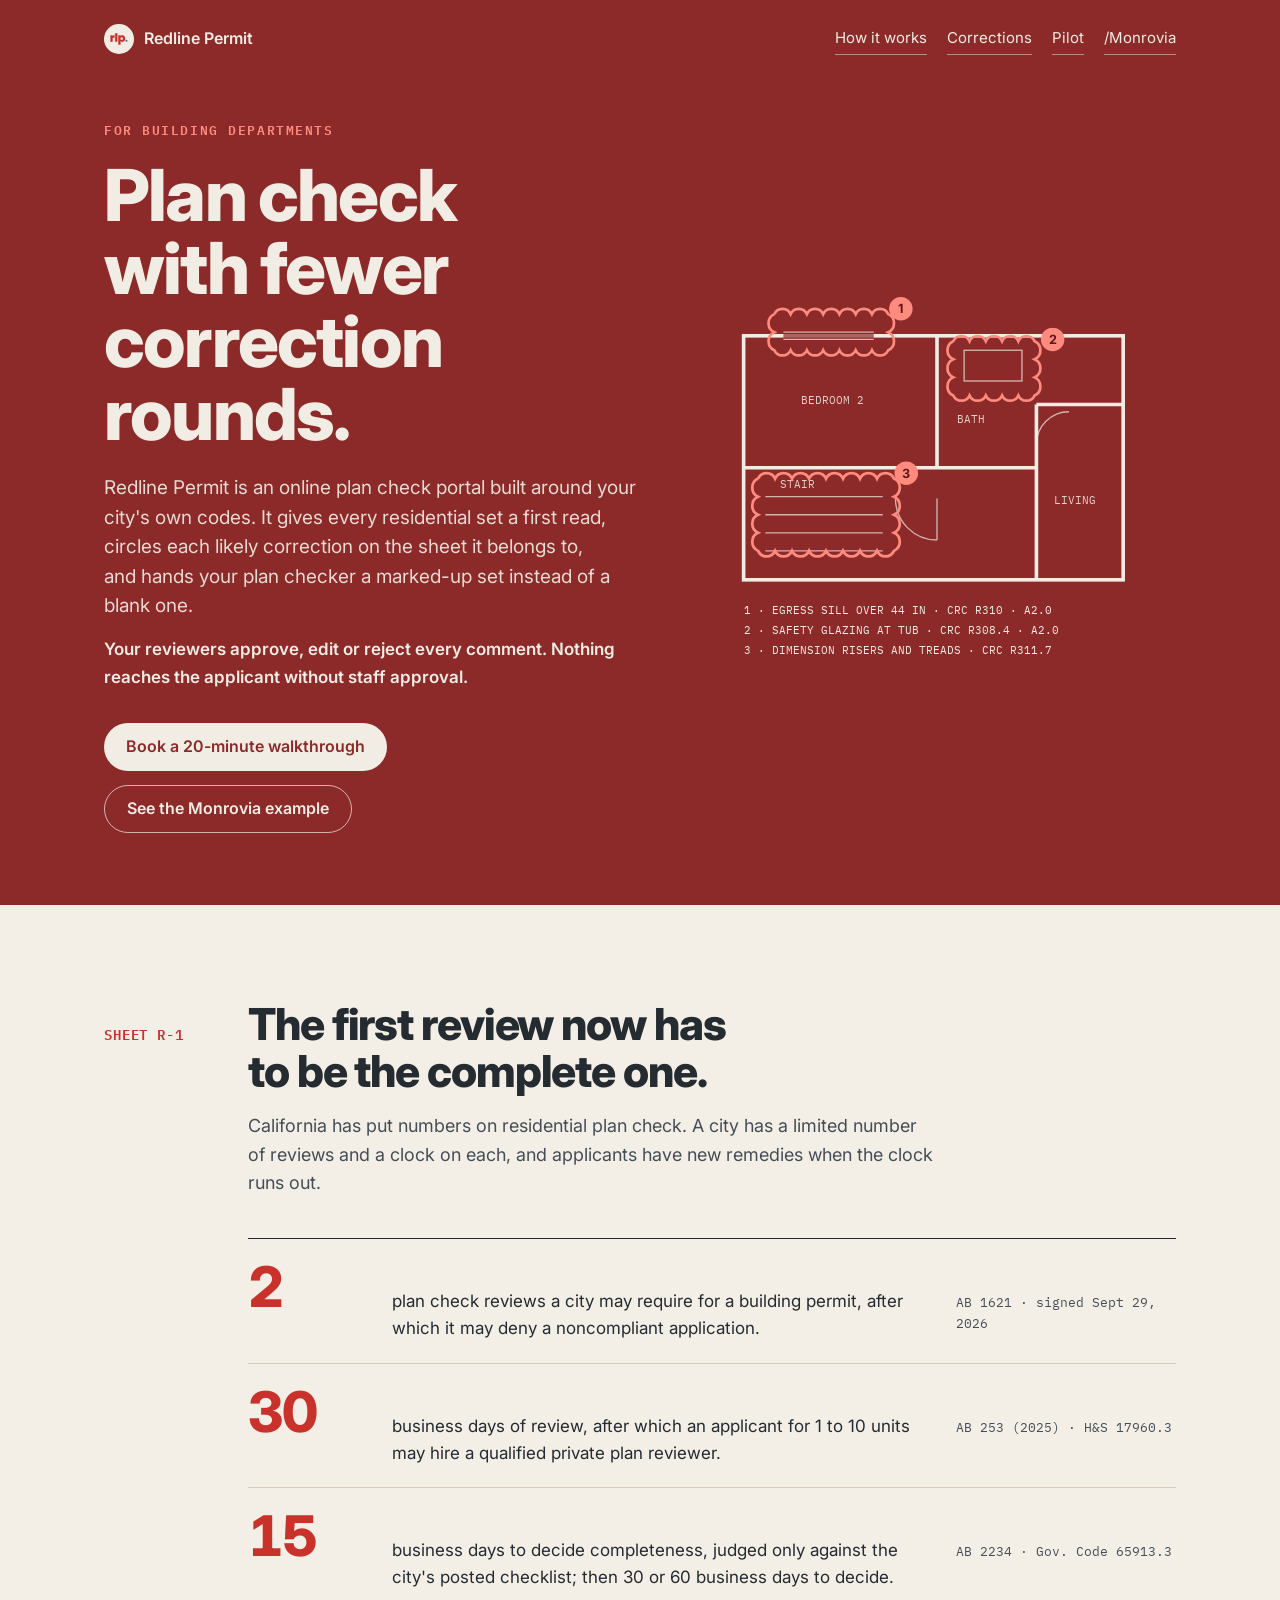
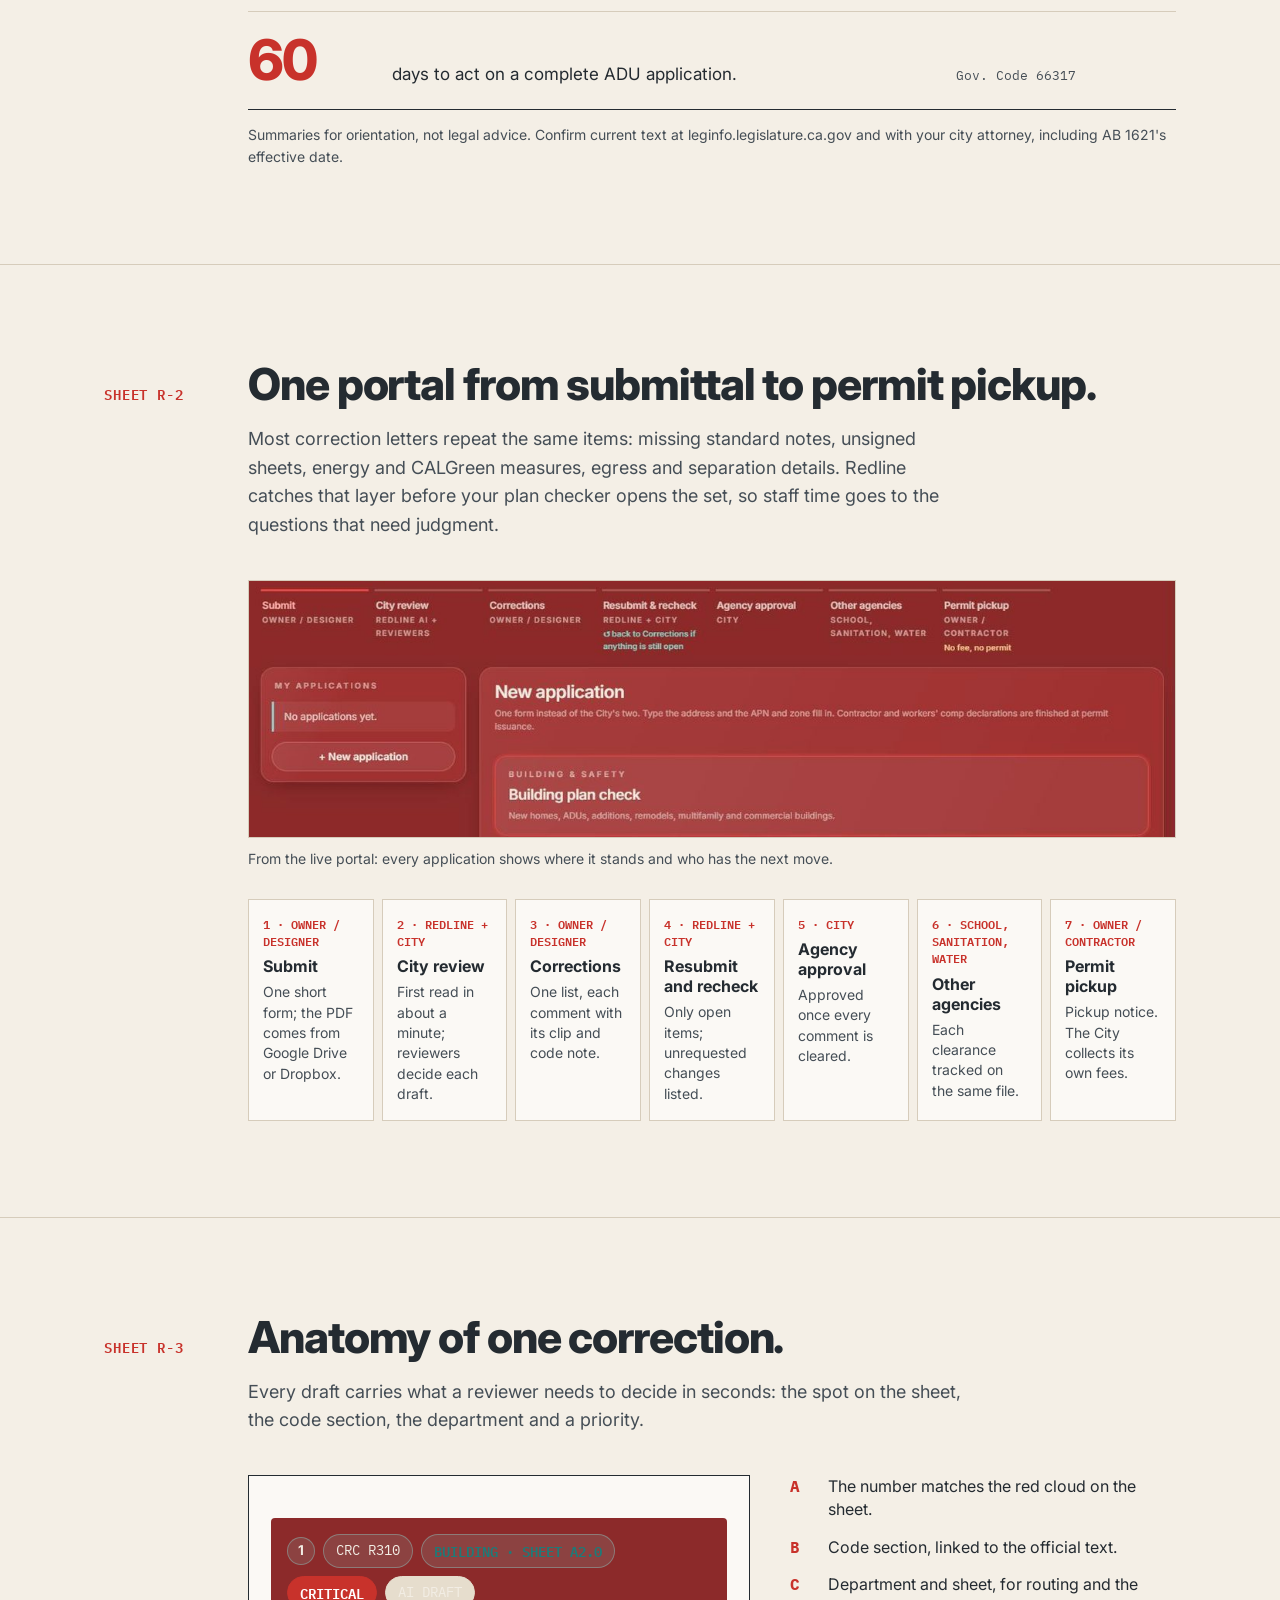
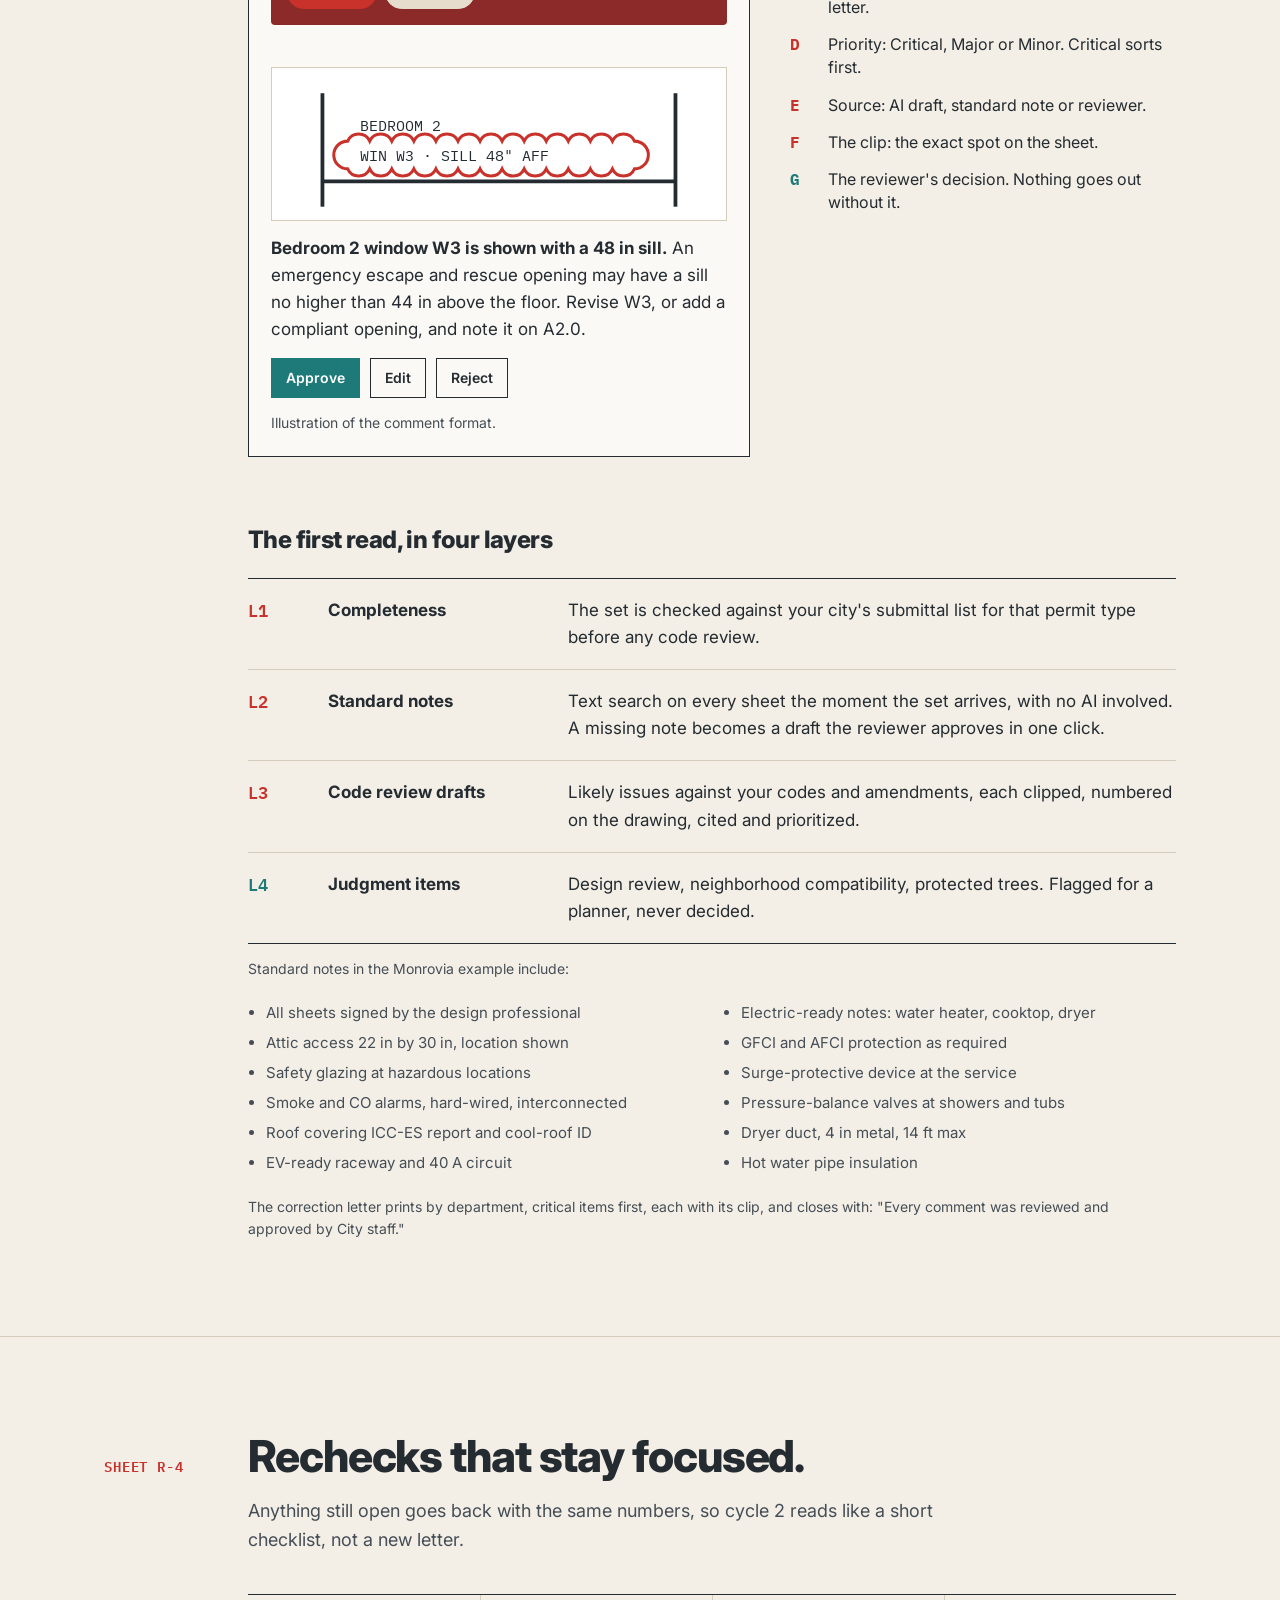
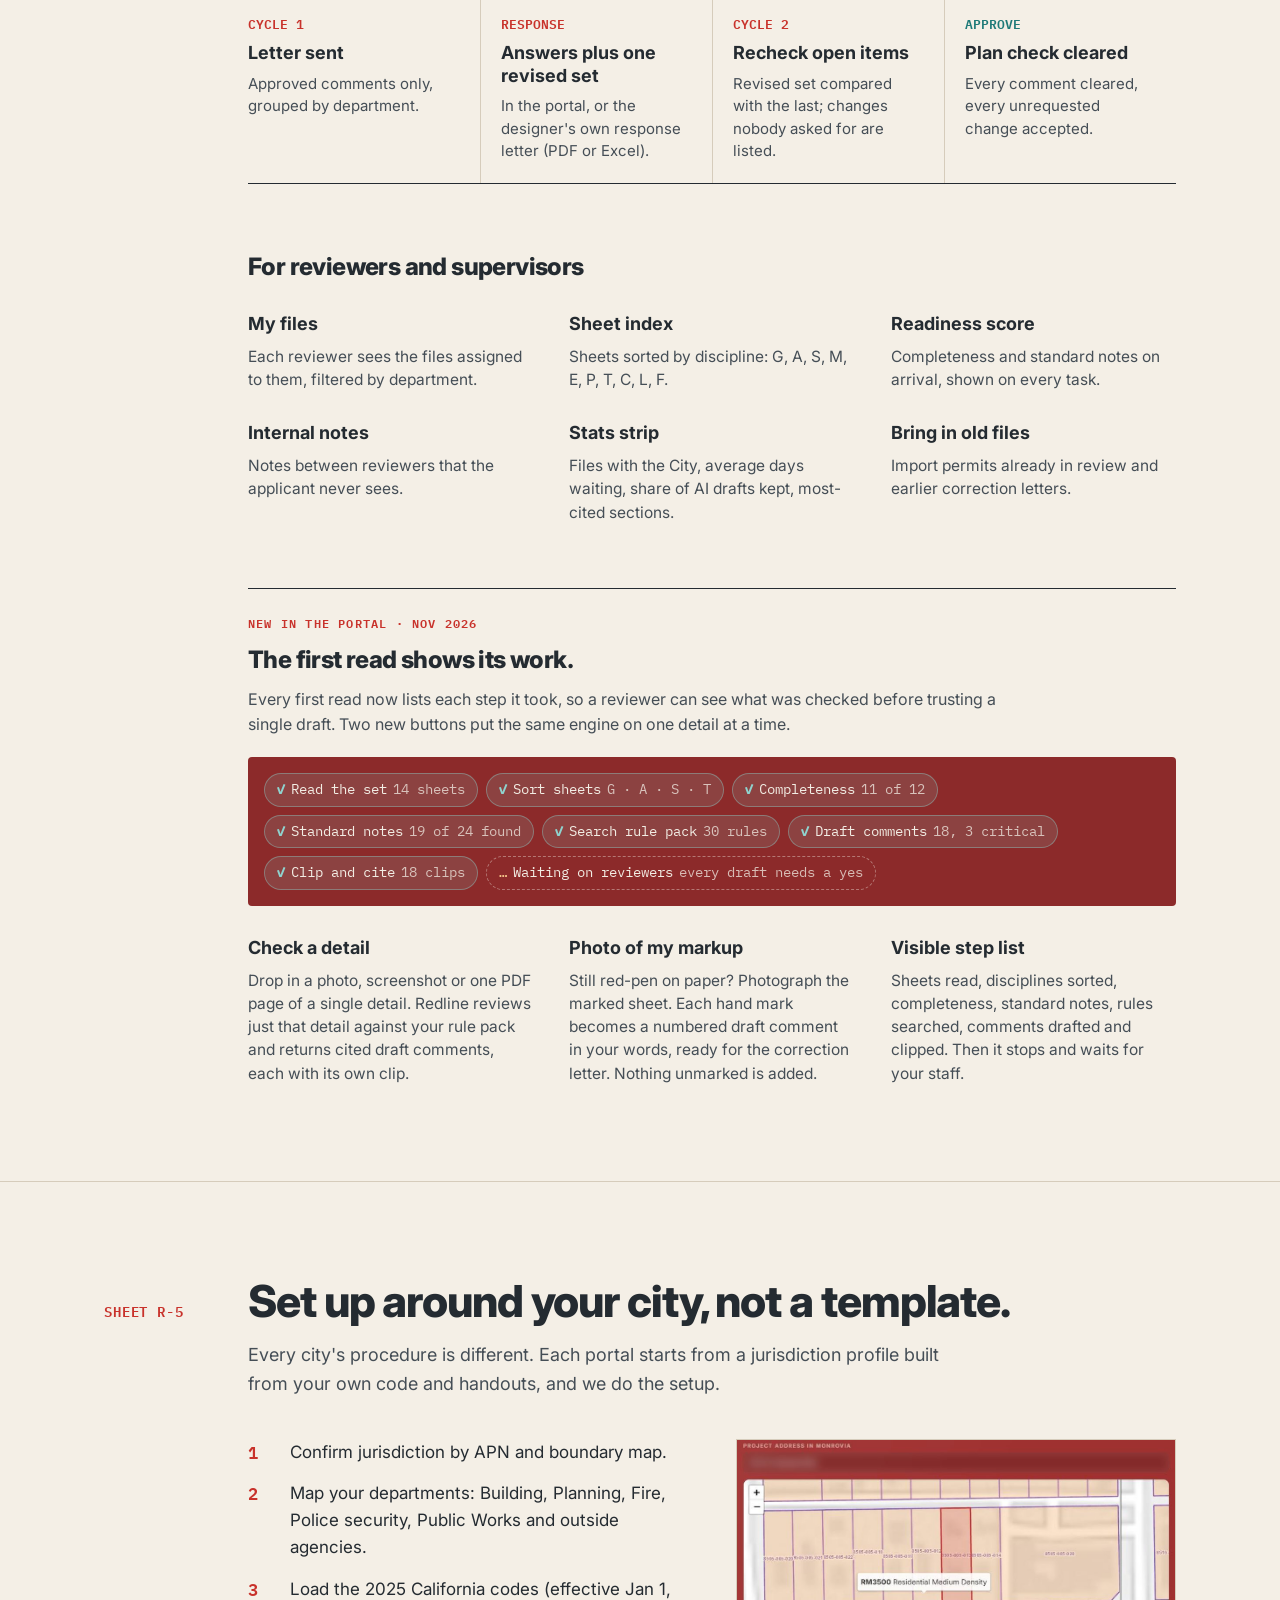
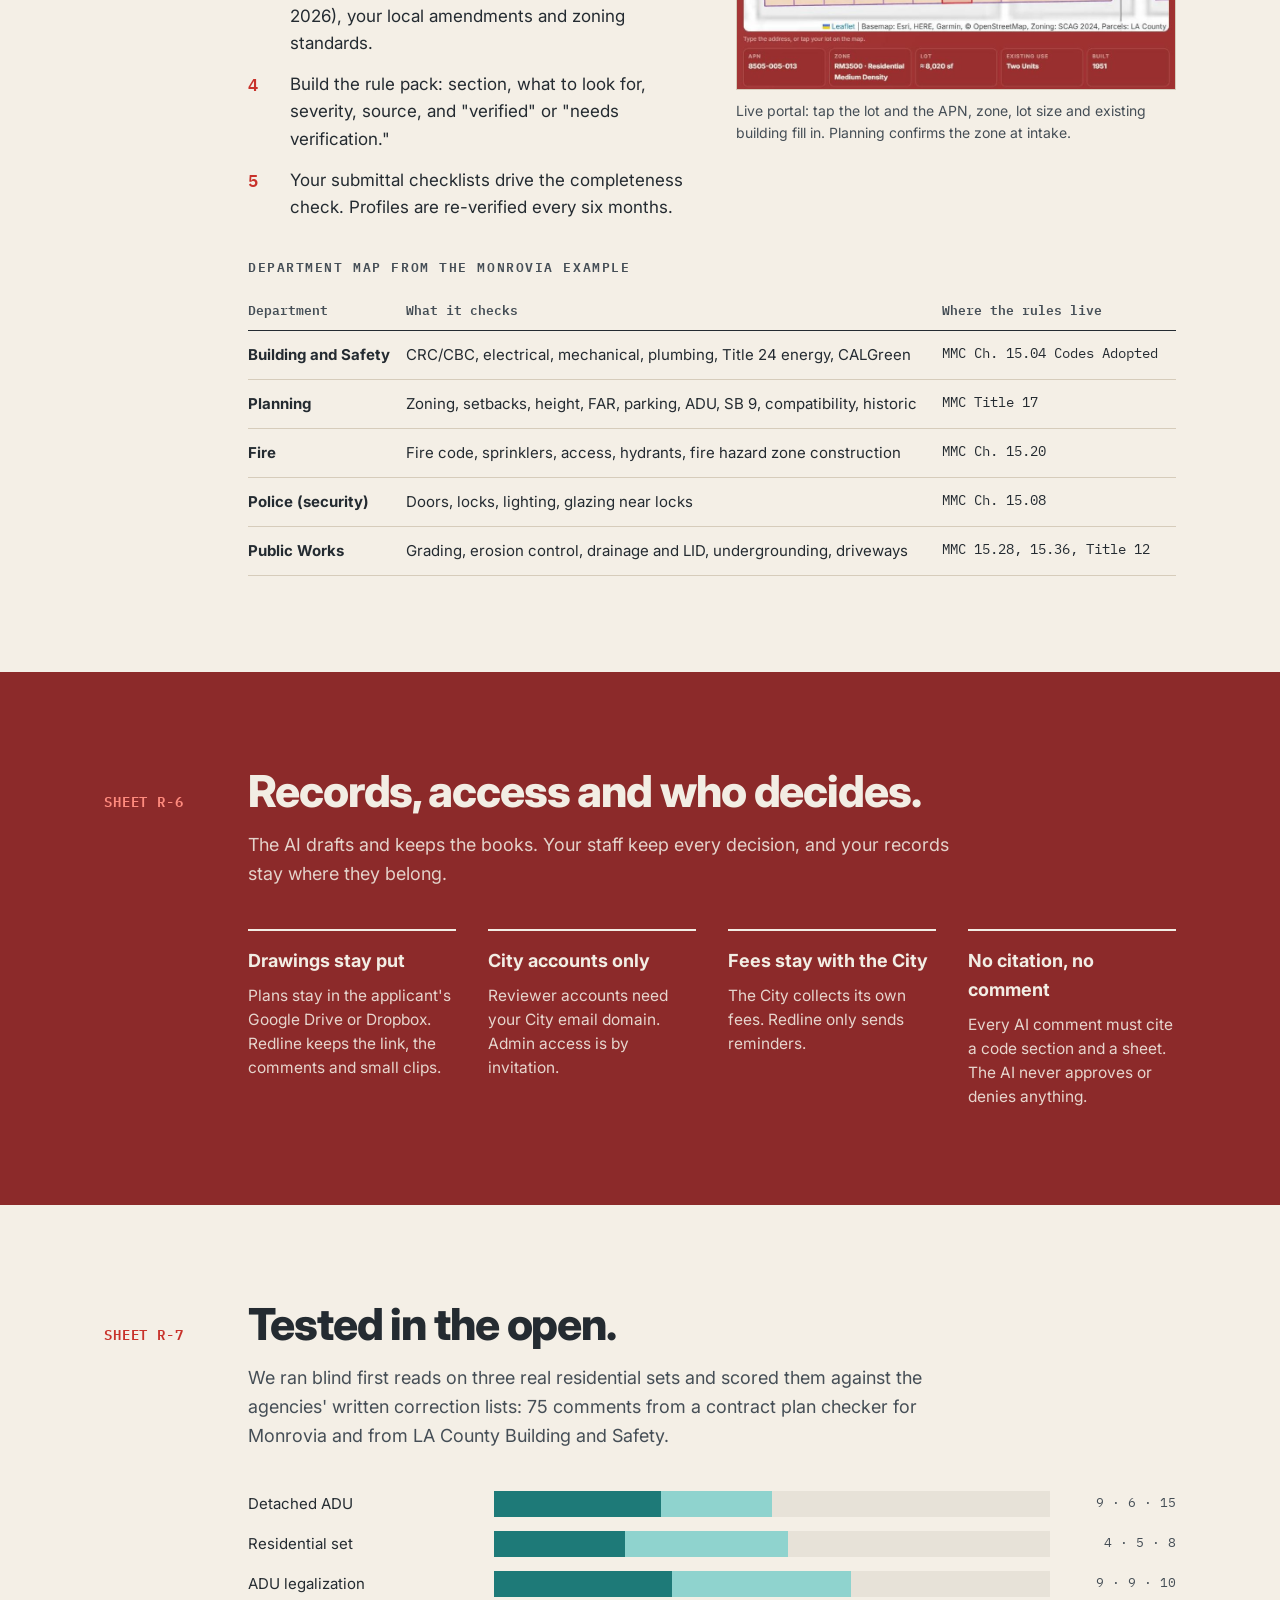
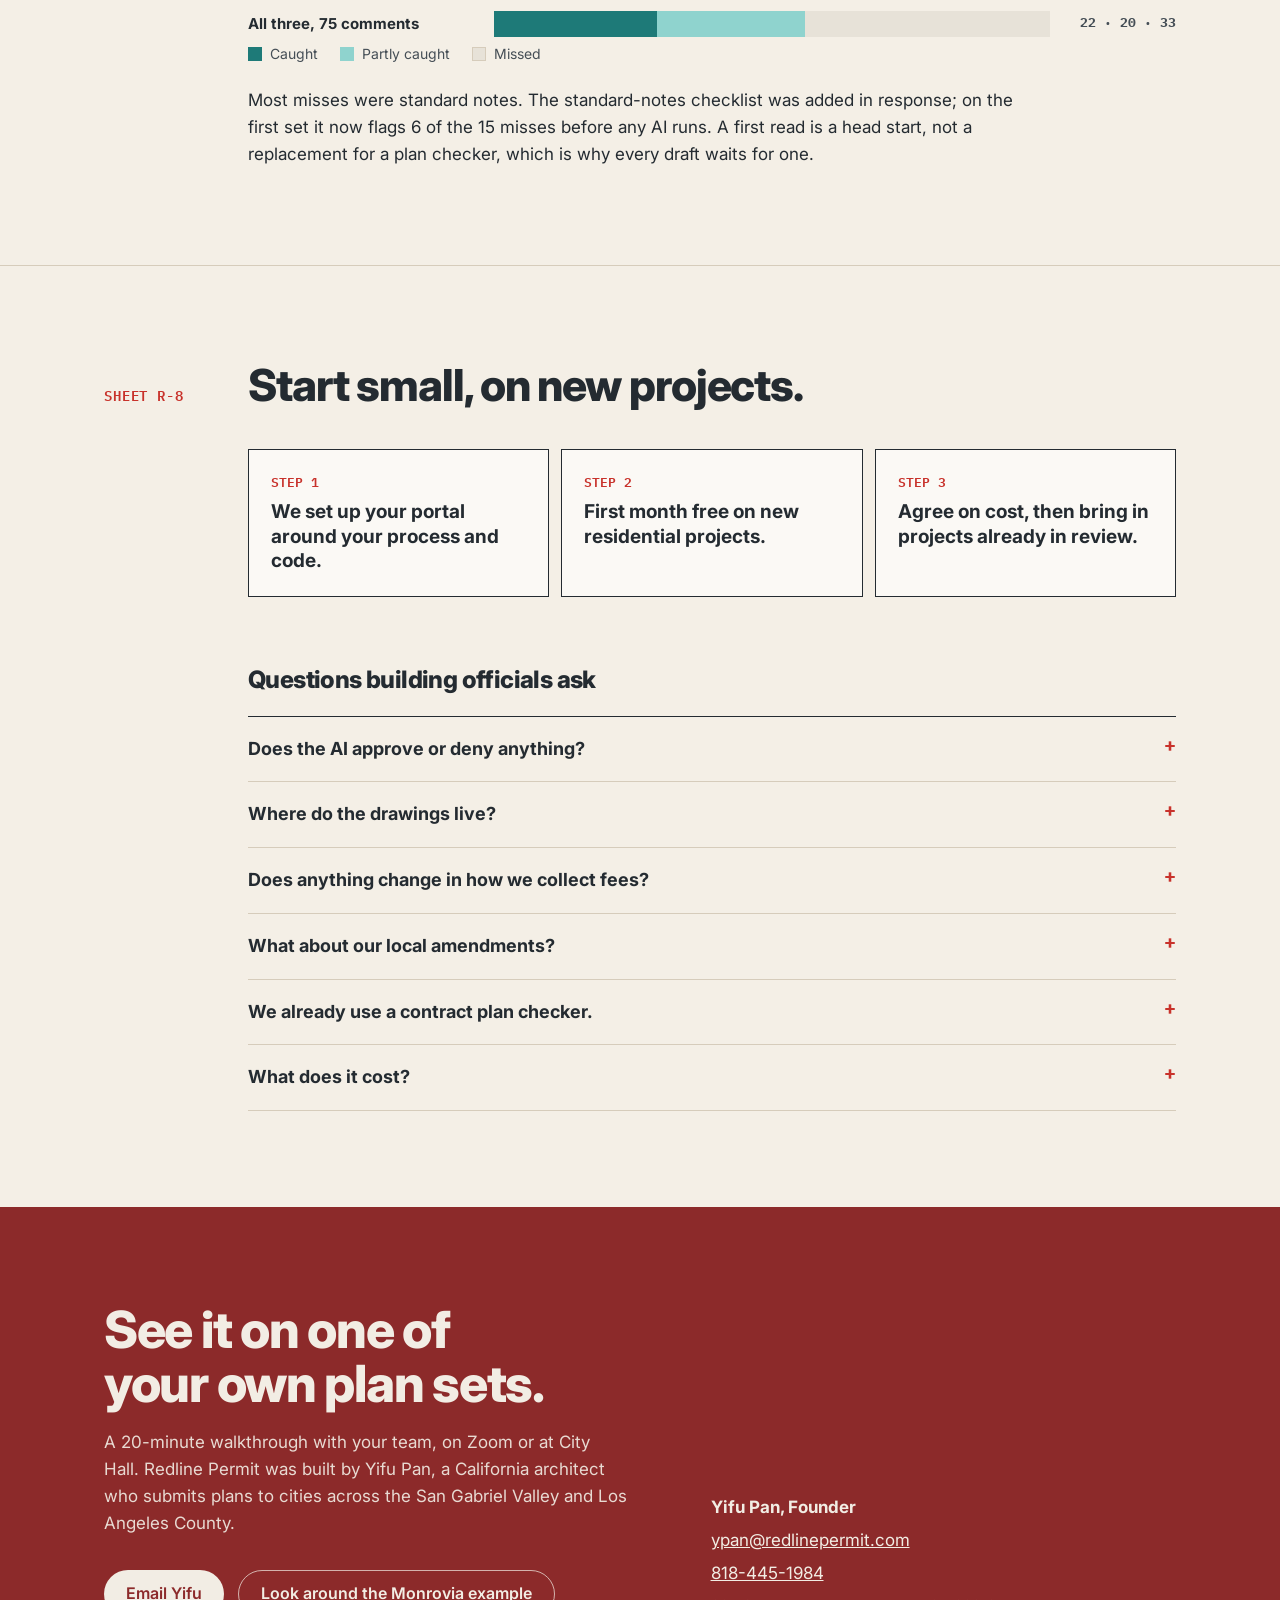
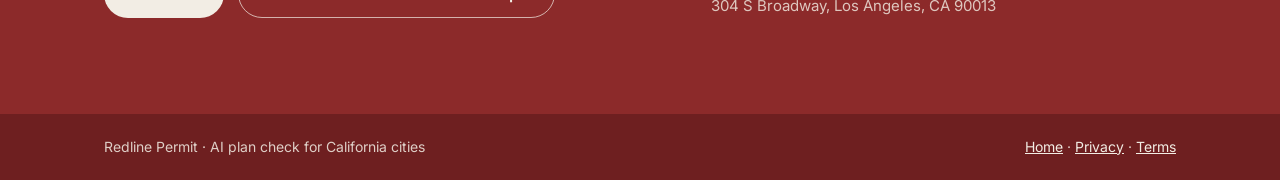
==== commit fd6983ae: "Departments: new reviewer tools (step list, Check a detail, Photo of my markup)" ====
--- a/departments/index.html
+++ b/departments/index.html
@@ -132,6 +132,14 @@
 .cycle span{font-size:15px;color:var(--ink2);line-height:1.5}
 
 /* Tools grid */
+.new3{margin-top:64px;border-top:1.5px solid var(--ink);padding-top:28px}
+.new3 .tag{font:600 12px/1 "IBM Plex Mono",monospace;letter-spacing:.1em;color:var(--red)}
+.chips{display:flex;flex-wrap:wrap;gap:8px;margin:20px 0 28px;padding:16px;background:var(--ox);border-radius:4px}
+.chips span{display:inline-flex;gap:6px;align-items:center;font-size:13.5px;color:var(--cream);padding:5px 12px;border-radius:999px;background:rgba(143,211,206,.14);border:1px solid rgba(143,211,206,.4)}
+.chips span b{color:var(--teal-hi)}
+.chips span i{font-style:normal;opacity:.75}
+.chips span.w{border-style:dashed;border-color:rgba(242,237,228,.4);background:transparent}
+.chips span.w b{color:#F7C98C}
 .tools{display:grid;grid-template-columns:repeat(auto-fit,minmax(min(260px,100%),1fr));gap:28px 36px}
 .tools div{display:flex;flex-direction:column;gap:6px}
 .tools b{font-size:18px}
@@ -374,6 +382,19 @@
 <div><b>Stats strip</b><span>Files with the City, average days waiting, share of AI drafts kept, most-cited sections.</span></div>
 <div><b>Bring in old files</b><span>Import permits already in review and earlier correction letters.</span></div>
 </div>
+<div class="new3">
+<div class="tag">NEW IN THE PORTAL · NOV 2026</div>
+<h3 style="font-size:24px;font-weight:800;margin:12px 0 8px">The first read shows its work.</h3>
+<p style="color:var(--ink2);font-size:16px;line-height:1.55;max-width:760px;margin:0">Every first read now lists each step it took, so a reviewer can see what was checked before trusting a single draft. Two new buttons put the same engine on one detail at a time.</p>
+<div class="chips" aria-label="Example step list from a first read">
+<span><b>✓</b>Read the set<i>14 sheets</i></span><span><b>✓</b>Sort sheets<i>G · A · S · T</i></span><span><b>✓</b>Completeness<i>11 of 12</i></span><span><b>✓</b>Standard notes<i>19 of 24 found</i></span><span><b>✓</b>Search rule pack<i>30 rules</i></span><span><b>✓</b>Draft comments<i>18, 3 critical</i></span><span><b>✓</b>Clip and cite<i>18 clips</i></span><span class="w"><b>…</b>Waiting on reviewers<i>every draft needs a yes</i></span>
+</div>
+<div class="tools">
+<div><b>Check a detail</b><span>Drop in a photo, screenshot or one PDF page of a single detail. Redline reviews just that detail against your rule pack and returns cited draft comments, each with its own clip.</span></div>
+<div><b>Photo of my markup</b><span>Still red-pen on paper? Photograph the marked sheet. Each hand mark becomes a numbered draft comment in your words, ready for the correction letter. Nothing unmarked is added.</span></div>
+<div><b>Visible step list</b><span>Sheets read, disciplines sorted, completeness, standard notes, rules searched, comments drafted and clipped. Then it stops and waits for your staff.</span></div>
+</div>
+</div>
 </div>
 </div>
 </section>
